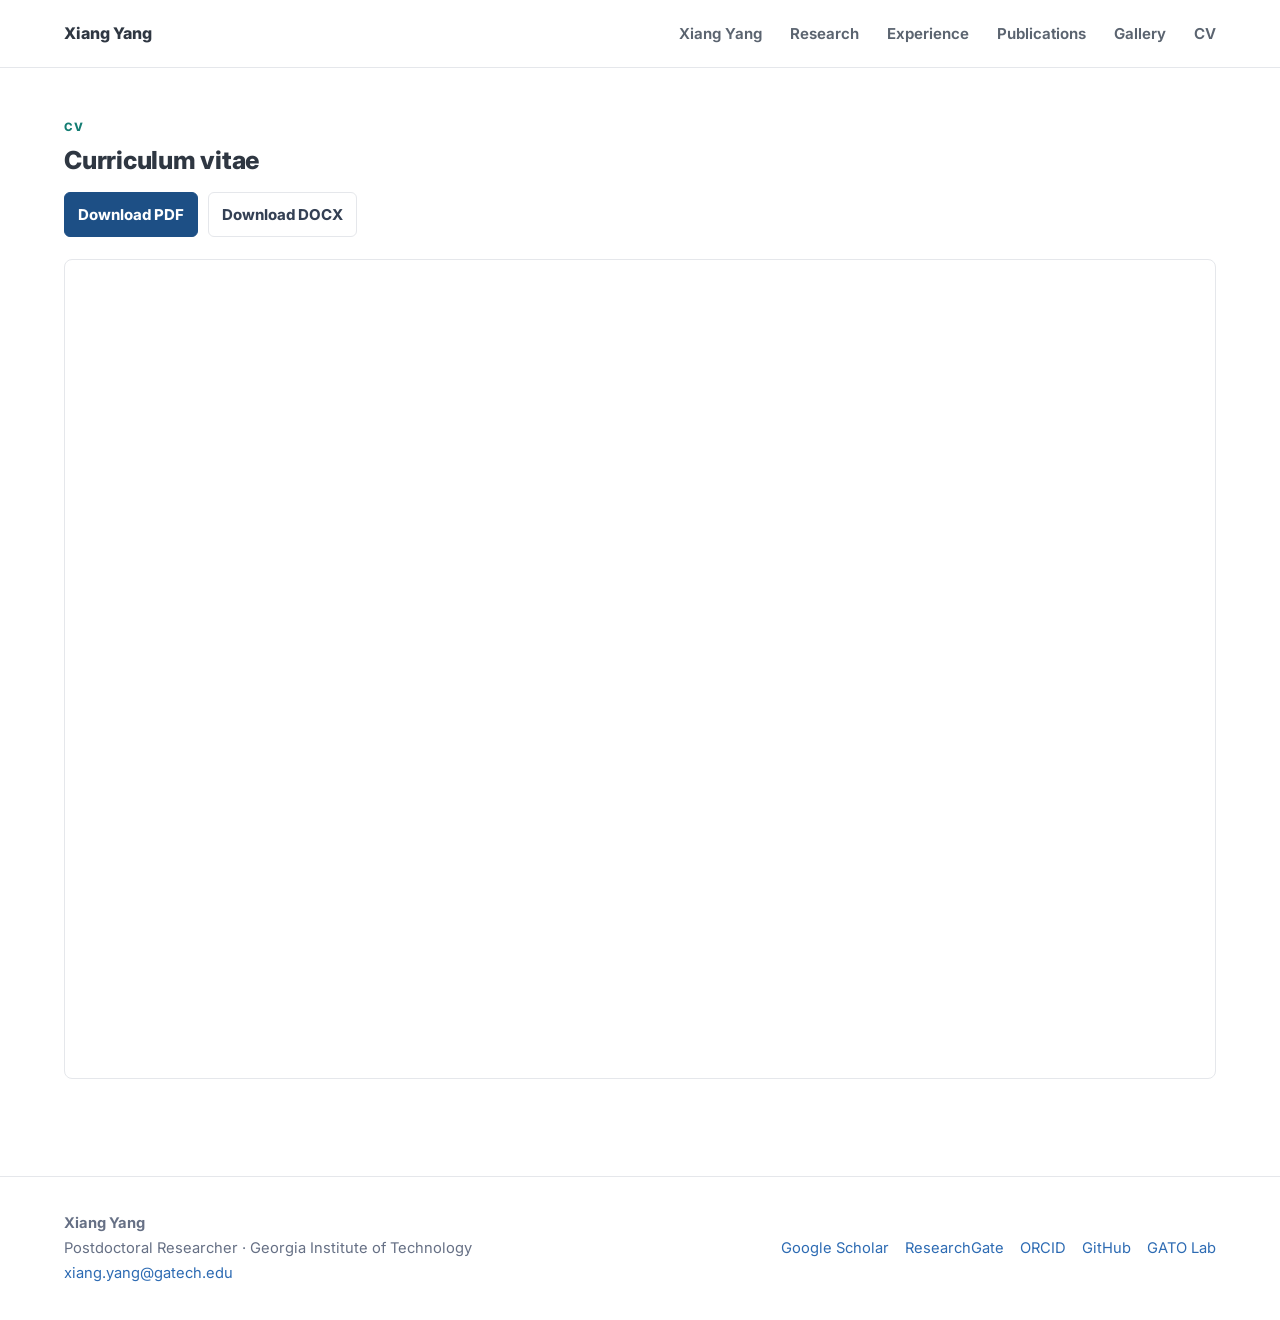
==== cv.html @ 4a7095bd "Restyle homepage as formal academic profile" ====
<!doctype html>
<html lang="en">
<head>
<title>CV | Xiang Yang</title>
<meta charset="utf-8"><meta name="viewport" content="width=device-width, initial-scale=1">
<meta name="description" content="Xiang Yang — Postdoctoral Researcher in ocean biogeochemistry, Southern Ocean carbon cycling, BGC-Argo, and Antarctic Winter Water.">
<link rel="preconnect" href="https://fonts.googleapis.com">
<link rel="preconnect" href="https://fonts.gstatic.com" crossorigin>
<link href="https://fonts.googleapis.com/css2?family=Inter:wght@400;500;600;700;800&family=Source+Serif+4:wght@600;700&display=swap" rel="stylesheet">
<link rel="stylesheet" href="assets/css/style.css">
<script defer src="assets/js/site.js"></script>
</head>
<body>
<header class="site-header">
  <a class="site-title" href="index.html">Xiang Yang</a>
  <button class="menu-toggle" aria-label="Toggle navigation" aria-expanded="false">☰</button>
  <nav class="site-nav" aria-label="Primary navigation">
    <a href="index.html">Xiang Yang</a>
    <a href="research.html">Research</a>
    <a href="experience.html">Experience</a>
    <a href="publications.html">Publications</a>
    <a href="photos.html">Gallery</a>
    <a href="cv.html">CV</a>
  </nav>
</header>
<main class="container page-layout">
  <div class="page-heading compact">
    <p class="kicker">CV</p>
    <h1>Curriculum vitae</h1>
    <div class="hero-actions"><a class="button" href="files/Xiang_YANG_CV.pdf">Download PDF</a><a class="button ghost" href="files/Xiang_YANG_CV.docx">Download DOCX</a></div>
  </div>
  <iframe class="cv-frame" src="files/Xiang_YANG_CV.pdf" title="Xiang Yang CV"></iframe>
</main>
<footer class="footer">
  <div class="container footer-grid">
    <div>
      <strong>Xiang Yang</strong><br>
      Postdoctoral Researcher · Georgia Institute of Technology<br>
      <a href="mailto:xiang.yang@gatech.edu">xiang.yang@gatech.edu</a>
    </div>
    <div class="footer-links">
      <a href="https://scholar.google.com/citations?user=Np6tWHwAAAAJ&hl=zh-CN">Google Scholar</a>
      <a href="https://www.researchgate.net/profile/Xiang-Yang-42?ev=hdr_xprf">ResearchGate</a>
      <a href="https://orcid.org/0000-0002-0616-0967">ORCID</a>
      <a href="https://github.com/XYang-Ocean">GitHub</a>
      <a href="https://www.gato-lab.com/">GATO Lab</a>
    </div>
  </div>
</footer>
</body>
</html>
---- assets/css/style.css ----
:root{
  --bg:#ffffff;
  --paper:#ffffff;
  --paper-soft:#f8fafc;
  --ink:#2f3742;
  --muted:#667085;
  --line:#e5e7eb;
  --blue:#2d6bb3;
  --blue-dark:#1d4f85;
  --teal:#147d73;
  --shadow:0 8px 24px rgba(15,23,42,.06);
  --radius:8px;
}
*{box-sizing:border-box}
html{scroll-behavior:smooth}
body{margin:0;background:var(--bg);color:var(--ink);font-family:Inter,system-ui,-apple-system,BlinkMacSystemFont,"Segoe UI",sans-serif;font-size:15px;line-height:1.68}
a{color:var(--blue);text-decoration:none}
a:hover{text-decoration:underline;text-underline-offset:3px}
img{max-width:100%;display:block}
.container{width:min(1180px,90vw);margin-inline:auto}
.site-header{position:sticky;top:0;z-index:20;display:flex;align-items:center;justify-content:space-between;padding:20px max(5vw,32px);border-bottom:1px solid var(--line);background:rgba(255,255,255,.94);backdrop-filter:blur(12px)}
.site-title{font-weight:800;color:var(--ink);font-size:1rem}
.site-nav{display:flex;gap:28px;align-items:center}
.site-nav a{color:#5b6470;font-size:.94rem;font-weight:650}
.menu-toggle{display:none;border:1px solid var(--line);background:var(--paper);border-radius:6px;padding:5px 10px;font-size:1.1rem}
.home-shell{display:grid;grid-template-columns:260px minmax(0,1fr);gap:74px;padding-top:56px}
.home-content{max-width:820px}
.profile-card{position:sticky;top:96px;align-self:start;text-align:left;background:transparent;border:0;border-radius:0;padding:0;box-shadow:none}
.avatar{width:168px;height:168px;border-radius:50%;object-fit:cover;border:1px solid var(--line);padding:5px;background:#fff;margin:0 0 20px}
.profile-card h1{font-size:1.2rem;line-height:1.2;margin:0 0 8px;font-weight:800}
.role{font-weight:650;color:#475467;margin:0 0 8px}
.affiliation{color:var(--muted);font-size:.92rem;margin:0 0 18px}
.social-row{display:grid;gap:8px;margin:18px 0}
.social-row a{color:#667085;background:transparent;border:0;border-radius:0;padding:0;font-size:.9rem;font-weight:650}
.button{display:inline-flex;align-items:center;justify-content:center;border-radius:6px;padding:9px 13px;background:var(--blue-dark);color:white!important;font-weight:750;border:1px solid var(--blue-dark)}
.button.ghost{background:var(--paper);color:#344054!important;border-color:var(--line)}
.button.full{width:auto;margin-top:8px}
.hero-actions{display:flex;flex-wrap:wrap;gap:10px;margin-top:16px}
.section{padding:0 0 44px}
.first-section{padding-top:4px}
.section-title,.page-heading h1{font-size:1.55rem;line-height:1.2;margin:0 0 14px;font-weight:800;letter-spacing:-.01em}
.section p{color:#475467;margin:0 0 18px}
.two-col{display:grid;grid-template-columns:1fr;gap:28px}
.info-panel{background:transparent;border:0;border-radius:0;padding:0;box-shadow:none}
.info-panel h3{font-size:1.15rem;margin:0 0 12px}
.tag-list{display:grid;gap:10px;margin:0;padding-left:22px}
.tag-list li{background:transparent;border:0;border-radius:0;padding:0;color:#475467;font-weight:500}
.section-head{display:flex;align-items:end;justify-content:space-between;gap:18px;border-bottom:1px solid var(--line);padding-bottom:10px;margin-bottom:18px}
.section-head a{font-weight:650}
.publication-cards{display:grid;gap:16px}
.publication-card{display:grid;grid-template-columns:180px 1fr;gap:22px;background:var(--paper);border:1px solid var(--line);border-radius:var(--radius);padding:16px;box-shadow:none}
.publication-card img{height:130px;width:100%;object-fit:cover;border-radius:6px}
.publication-card .publication-image-contain{object-fit:contain;background:#fff}
.publication-image-pair{display:grid;grid-template-columns:1fr 1fr;gap:8px}
.publication-image-pair img{height:130px;width:100%;object-fit:cover;border-radius:6px}
.publication-card h3{font-size:1.05rem;line-height:1.35;margin:7px 0 8px}
.publication-card p{margin:0;color:var(--muted)}
.badge{font-size:.72rem;text-transform:uppercase;letter-spacing:.09em;font-weight:800;color:var(--teal)}
.gallery-cards{display:grid;grid-template-columns:repeat(3,1fr);gap:16px}
.gallery-card{display:block;border:1px solid var(--line);border-radius:var(--radius);overflow:hidden;color:var(--ink);background:var(--paper)}
.gallery-card img{height:170px;width:100%;object-fit:cover}
.gallery-card h3{margin:14px 14px 2px;font-size:1rem}
.gallery-card p{margin:0 14px 16px;color:var(--muted);font-size:.92rem}
.page-layout{padding:50px 0}
.page-heading{margin-bottom:30px}
.page-heading.compact{margin-bottom:22px}
.kicker{text-transform:uppercase;letter-spacing:.12em;color:var(--teal);font-size:.72rem;font-weight:800;margin:0 0 9px}
.research-grid{display:grid;grid-template-columns:repeat(3,1fr);gap:18px}
.research-card{background:var(--paper);border:1px solid var(--line);border-radius:var(--radius);overflow:hidden;box-shadow:none}
.research-card img{height:190px;width:100%;object-fit:cover}
.research-card .research-image-contain{object-fit:contain;background:#fff}
.research-card .research-image-link{display:block}
.research-card h2{font-size:1.05rem;line-height:1.3;margin:16px 18px 7px}
.research-card h2 a{color:var(--ink)}
.research-card p{color:var(--muted);margin:0 18px 18px}
.research-card .image-credit{font-size:.8rem;margin-top:-8px}
.research-card.wide{grid-column:span 3;display:grid;grid-template-columns:1fr 1.1fr;align-items:center}
.research-card.wide img{height:300px}
.research-card.wide div{padding:0 22px}
.research-card.wide div h2,.research-card.wide div p{margin-left:0;margin-right:0}
.timeline-page{border-left:1px solid var(--line);margin-left:8px}
.timeline-entry{position:relative;padding:0 0 30px 28px}
.timeline-entry:before{content:"";position:absolute;left:-6px;top:6px;width:11px;height:11px;border-radius:50%;background:var(--teal)}
.timeline-entry span{display:block;color:var(--teal);font-weight:800;font-size:.85rem}
.timeline-entry h2{font-size:1.1rem;margin:4px 0 6px}
.timeline-entry p{margin:0;color:var(--muted);max-width:850px}
.pub-list{background:transparent;border:0;border-radius:0;padding:0;box-shadow:none}
.pub-list h2{font-size:1.25rem;margin:28px 0 8px}
.pub-item{display:grid;grid-template-columns:70px 1fr;gap:18px;border-top:1px solid var(--line);padding:18px 0}
.pub-item:first-of-type{border-top:0}
.pub-year{color:var(--teal);font-weight:900}
.pub-item p{margin:0;color:#475467}
.cv-frame{width:100%;height:820px;border:1px solid var(--line);border-radius:var(--radius);background:var(--paper)}
.masonry{columns:3 285px;column-gap:18px}
.masonry figure{break-inside:avoid;margin:0 0 18px;background:var(--paper);border:1px solid var(--line);border-radius:var(--radius);padding:10px}
.masonry img{width:100%;border-radius:6px}
.masonry figcaption{font-size:.9rem;color:var(--muted);padding:9px 4px 3px}
.photo-pair-grid{display:grid;gap:10px}
.photo-pair-grid img{width:100%;border-radius:6px}
.footer{margin-top:40px;padding:34px 0;border-top:1px solid var(--line);color:var(--muted);font-size:.92rem}
.footer-grid{display:flex;justify-content:space-between;gap:28px;flex-wrap:wrap}
.footer-links{display:flex;gap:16px;flex-wrap:wrap;align-items:center}
@media(max-width:900px){
  .site-nav{display:none}
  .site-nav.open{display:flex;position:absolute;left:0;right:0;top:64px;background:var(--paper);border-bottom:1px solid var(--line);padding:16px 24px;flex-direction:column;align-items:flex-start}
  .menu-toggle{display:block}
  .home-shell{grid-template-columns:1fr;gap:34px;padding-top:34px}
  .profile-card{position:static;text-align:center}
  .avatar{margin-inline:auto}
  .social-row{display:flex;flex-wrap:wrap;justify-content:center;gap:10px}
  .publication-card,.research-card.wide{grid-template-columns:1fr}
  .research-grid,.gallery-cards{grid-template-columns:1fr}
  .research-card.wide{grid-column:auto}
  .pub-item{grid-template-columns:1fr;gap:4px}
  .cv-frame{height:610px}
}
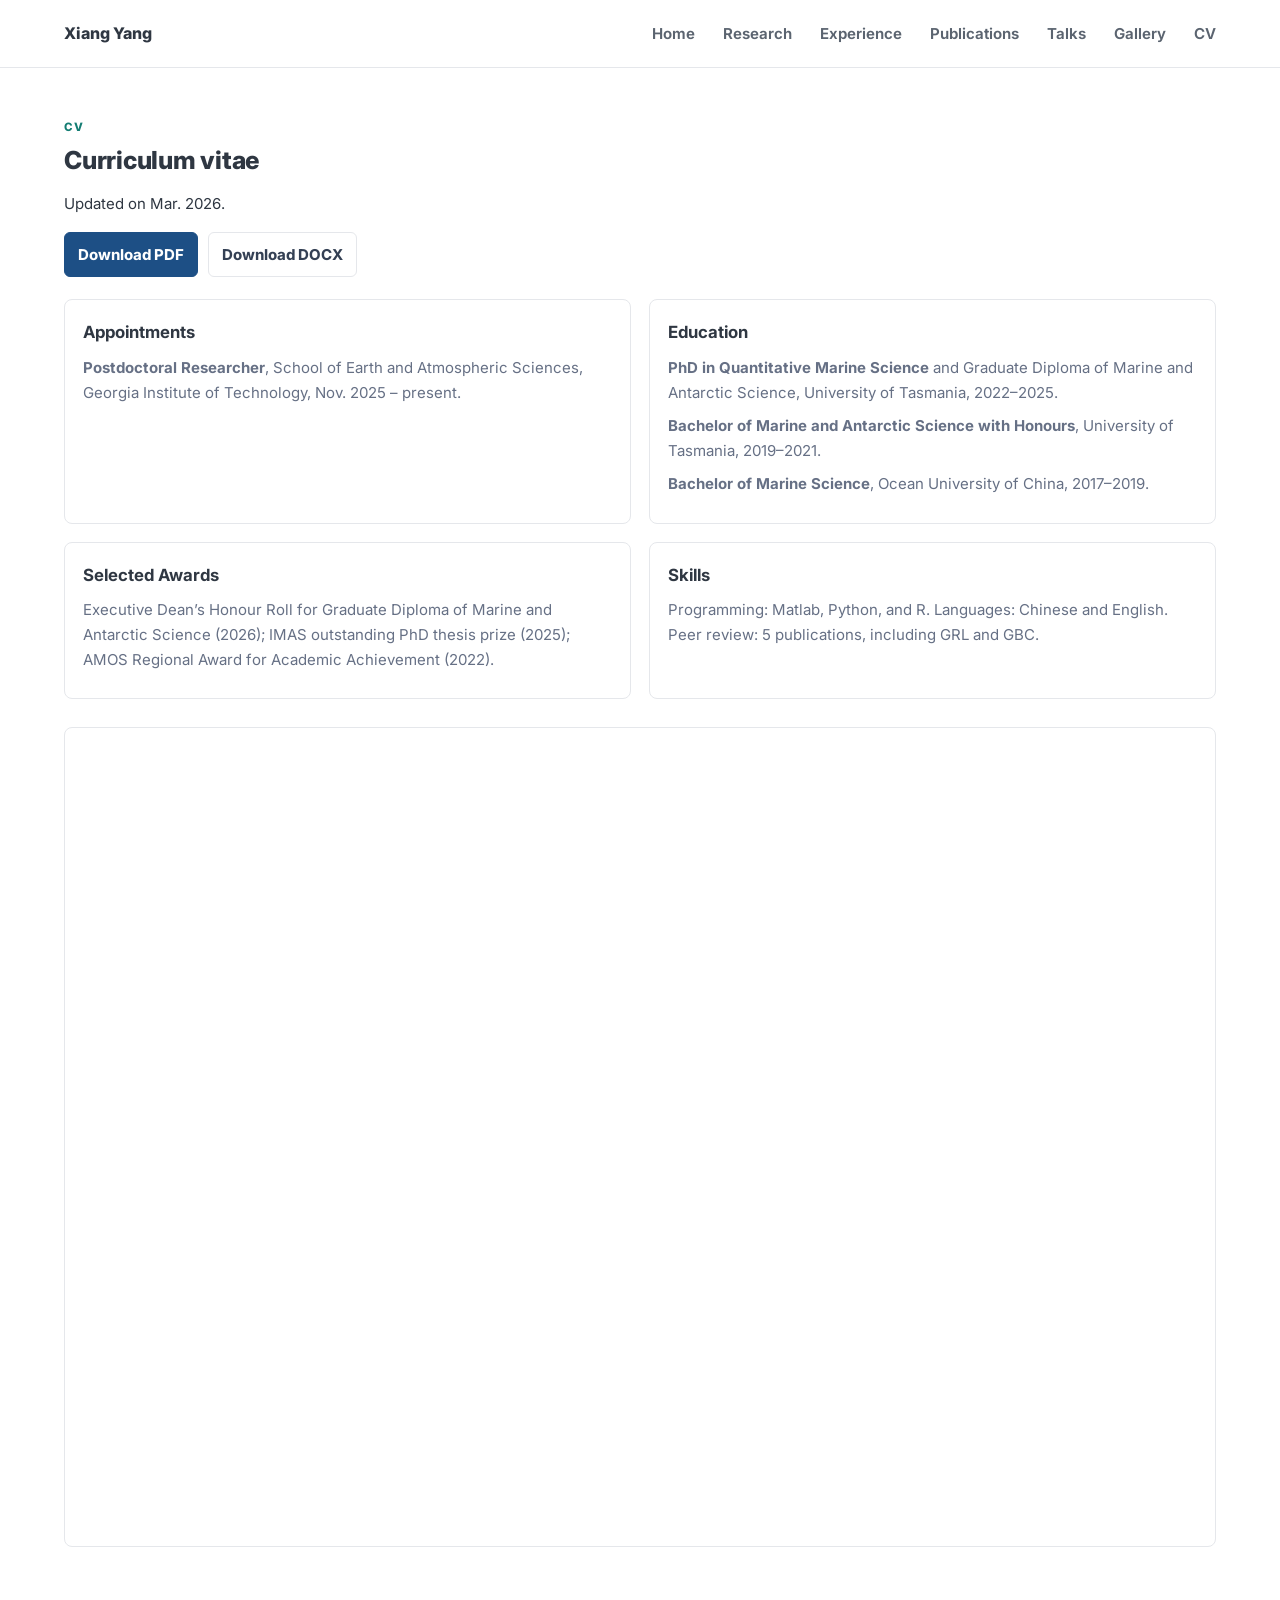
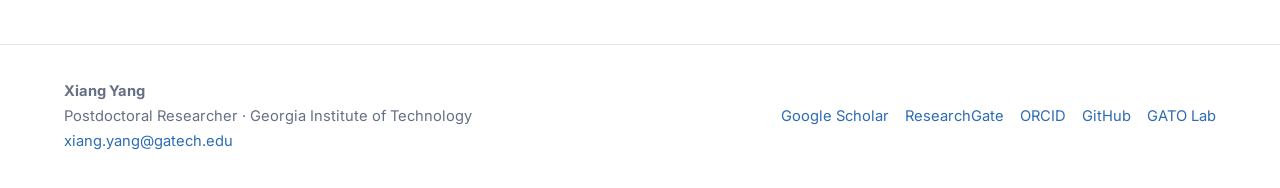
==== commit d0946b7d: "Add talks tab and expand CV content" ====
--- a/cv.html
+++ b/cv.html
@@ -15,10 +15,11 @@
   <a class="site-title" href="index.html">Xiang Yang</a>
   <button class="menu-toggle" aria-label="Toggle navigation" aria-expanded="false">☰</button>
   <nav class="site-nav" aria-label="Primary navigation">
-    <a href="index.html">Xiang Yang</a>
+    <a href="index.html">Home</a>
     <a href="research.html">Research</a>
     <a href="experience.html">Experience</a>
     <a href="publications.html">Publications</a>
+    <a href="talks.html">Talks</a>
     <a href="photos.html">Gallery</a>
     <a href="cv.html">CV</a>
   </nav>
@@ -27,8 +28,29 @@
   <div class="page-heading compact">
     <p class="kicker">CV</p>
     <h1>Curriculum vitae</h1>
+    <p>Updated on Mar. 2026.</p>
     <div class="hero-actions"><a class="button" href="files/Xiang_YANG_CV.pdf">Download PDF</a><a class="button ghost" href="files/Xiang_YANG_CV.docx">Download DOCX</a></div>
   </div>
+  <section class="cv-summary">
+    <article>
+      <h2>Appointments</h2>
+      <p><strong>Postdoctoral Researcher</strong>, School of Earth and Atmospheric Sciences, Georgia Institute of Technology, Nov. 2025 – present.</p>
+    </article>
+    <article>
+      <h2>Education</h2>
+      <p><strong>PhD in Quantitative Marine Science</strong> and Graduate Diploma of Marine and Antarctic Science, University of Tasmania, 2022–2025.</p>
+      <p><strong>Bachelor of Marine and Antarctic Science with Honours</strong>, University of Tasmania, 2019–2021.</p>
+      <p><strong>Bachelor of Marine Science</strong>, Ocean University of China, 2017–2019.</p>
+    </article>
+    <article>
+      <h2>Selected Awards</h2>
+      <p>Executive Dean’s Honour Roll for Graduate Diploma of Marine and Antarctic Science (2026); IMAS outstanding PhD thesis prize (2025); AMOS Regional Award for Academic Achievement (2022).</p>
+    </article>
+    <article>
+      <h2>Skills</h2>
+      <p>Programming: Matlab, Python, and R. Languages: Chinese and English. Peer review: 5 publications, including GRL and GBC.</p>
+    </article>
+  </section>
   <iframe class="cv-frame" src="files/Xiang_YANG_CV.pdf" title="Xiang Yang CV"></iframe>
 </main>
 <footer class="footer">
@@ -48,4 +70,4 @@
   </div>
 </footer>
 </body>
-</html>+</html>
--- a/assets/css/style.css
+++ b/assets/css/style.css
@@ -91,6 +91,10 @@
 .pub-year{color:var(--teal);font-weight:900}
 .pub-item p{margin:0;color:#475467}
 .cv-frame{width:100%;height:820px;border:1px solid var(--line);border-radius:var(--radius);background:var(--paper)}
+.cv-summary{display:grid;grid-template-columns:repeat(2,1fr);gap:18px;margin:0 0 28px}
+.cv-summary article{border:1px solid var(--line);border-radius:var(--radius);padding:18px;background:var(--paper)}
+.cv-summary h2{font-size:1.05rem;margin:0 0 8px}
+.cv-summary p{margin:0 0 8px;color:var(--muted)}
 .masonry{columns:3 285px;column-gap:18px}
 .masonry figure{break-inside:avoid;margin:0 0 18px;background:var(--paper);border:1px solid var(--line);border-radius:var(--radius);padding:10px}
 .masonry img{width:100%;border-radius:6px}
@@ -112,5 +116,6 @@
   .research-grid,.gallery-cards{grid-template-columns:1fr}
   .research-card.wide{grid-column:auto}
   .pub-item{grid-template-columns:1fr;gap:4px}
+  .cv-summary{grid-template-columns:1fr}
   .cv-frame{height:610px}
 }
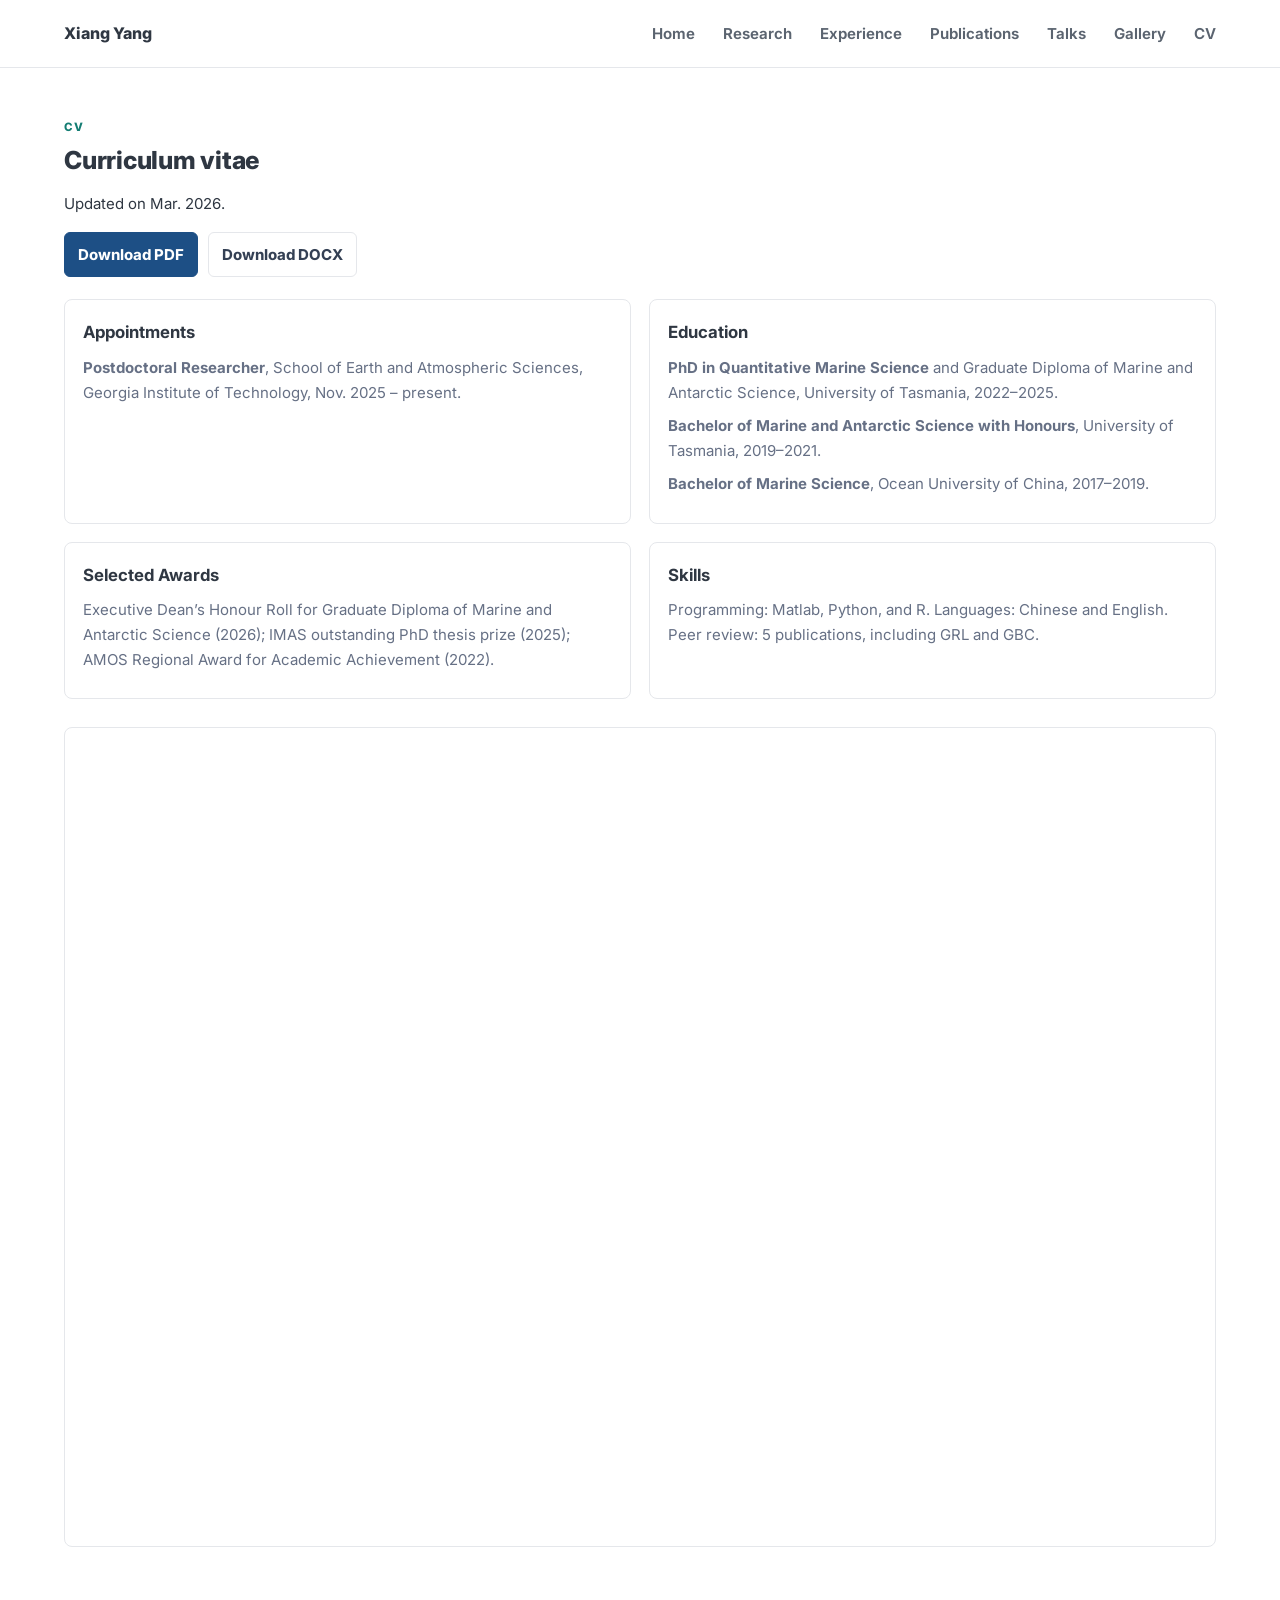
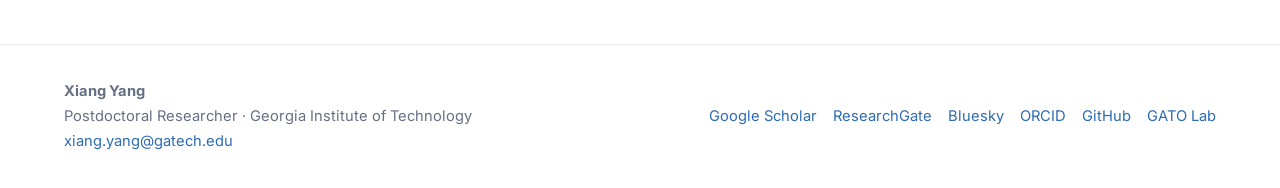
==== commit 3602fc7b: "Add Bluesky profile link" ====
--- a/cv.html
+++ b/cv.html
@@ -63,6 +63,7 @@
     <div class="footer-links">
       <a href="https://scholar.google.com/citations?user=Np6tWHwAAAAJ&hl=zh-CN">Google Scholar</a>
       <a href="https://www.researchgate.net/profile/Xiang-Yang-42?ev=hdr_xprf">ResearchGate</a>
+      <a href="https://bsky.app/profile/yangx309.bsky.social">Bluesky</a>
       <a href="https://orcid.org/0000-0002-0616-0967">ORCID</a>
       <a href="https://github.com/XYang-Ocean">GitHub</a>
       <a href="https://www.gato-lab.com/">GATO Lab</a>
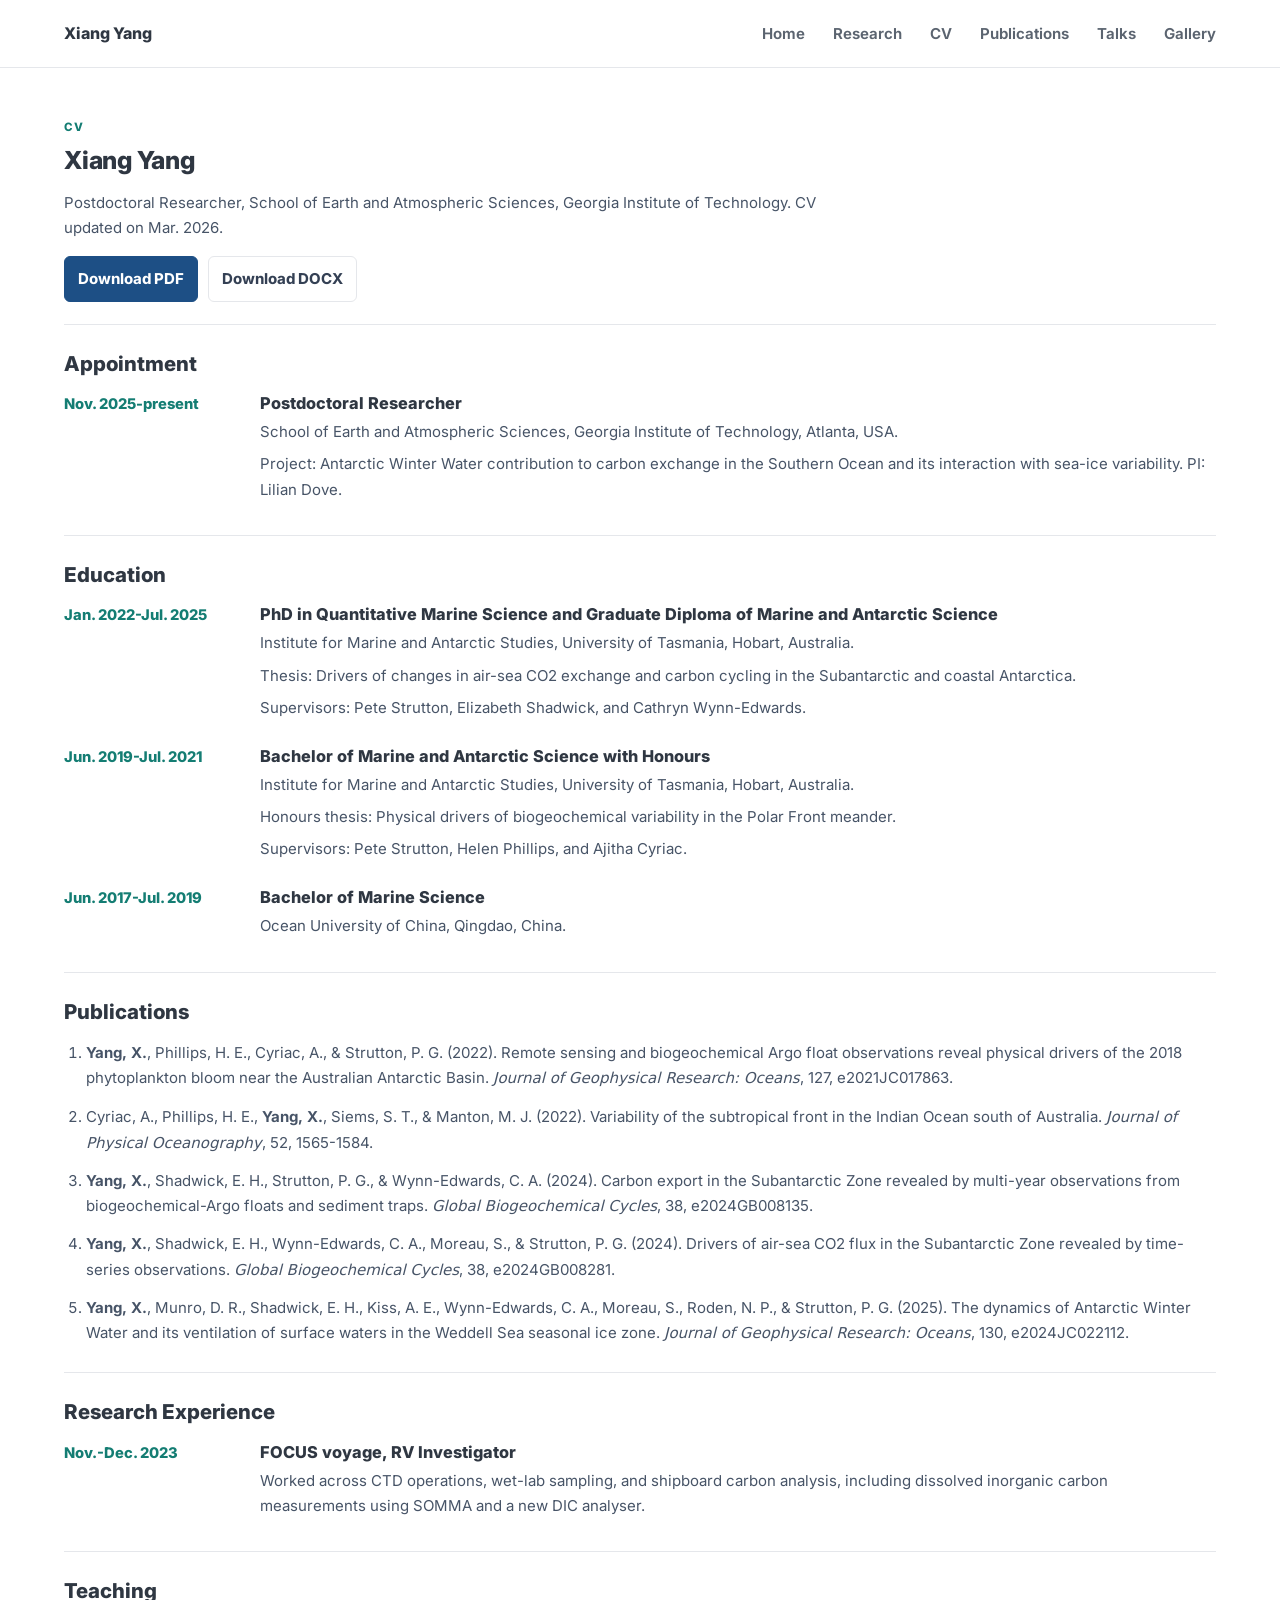
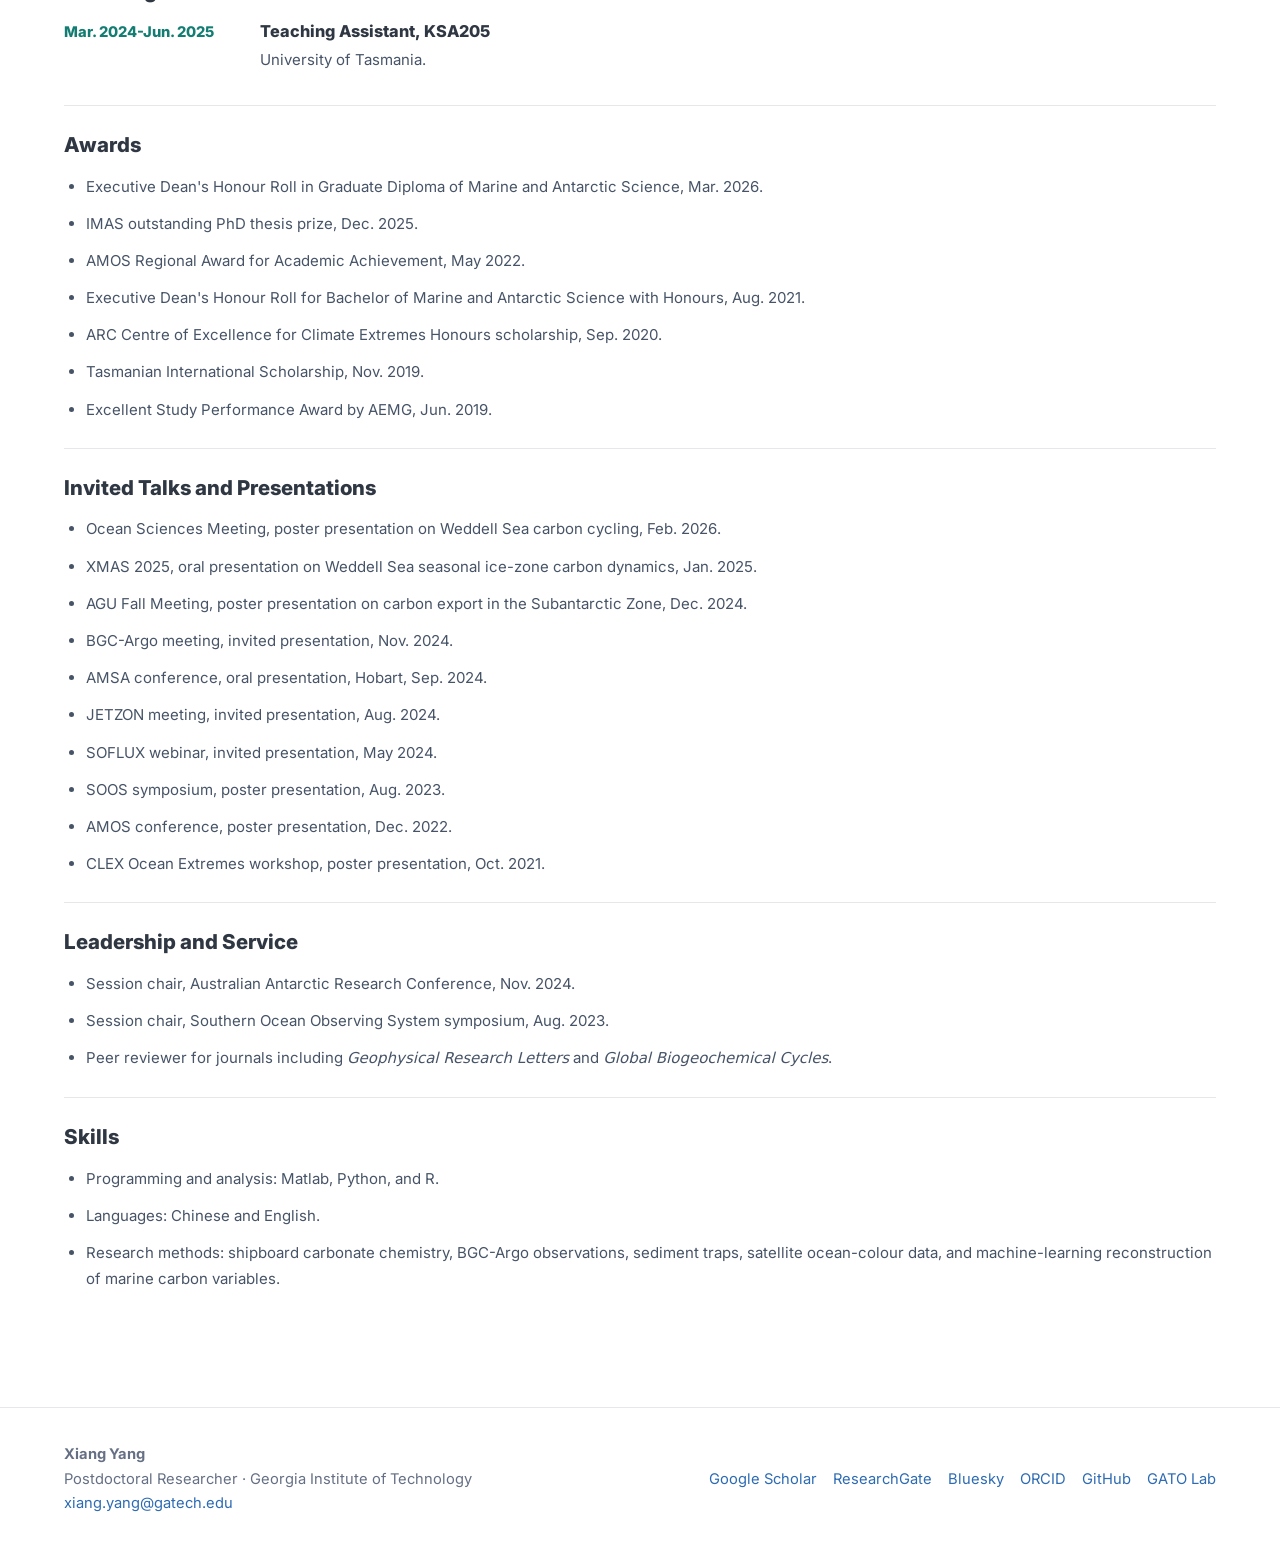
==== commit e22d116a: "Update CV page and gallery heading" ====
--- a/cv.html
+++ b/cv.html
@@ -17,41 +17,140 @@
   <nav class="site-nav" aria-label="Primary navigation">
     <a href="index.html">Home</a>
     <a href="research.html">Research</a>
-    <a href="experience.html">Experience</a>
+    <a href="cv.html">CV</a>
     <a href="publications.html">Publications</a>
     <a href="talks.html">Talks</a>
     <a href="photos.html">Gallery</a>
-    <a href="cv.html">CV</a>
   </nav>
 </header>
 <main class="container page-layout">
   <div class="page-heading compact">
     <p class="kicker">CV</p>
-    <h1>Curriculum vitae</h1>
-    <p>Updated on Mar. 2026.</p>
-    <div class="hero-actions"><a class="button" href="files/Xiang_YANG_CV.pdf">Download PDF</a><a class="button ghost" href="files/Xiang_YANG_CV.docx">Download DOCX</a></div>
+    <h1>Xiang Yang</h1>
+    <p class="cv-note">Postdoctoral Researcher, School of Earth and Atmospheric Sciences, Georgia Institute of Technology. CV updated on Mar. 2026.</p>
+    <div class="cv-downloads"><a class="button" href="files/Xiang_YANG_CV.pdf">Download PDF</a><a class="button ghost" href="files/Xiang_YANG_CV.docx">Download DOCX</a></div>
   </div>
-  <section class="cv-summary">
-    <article>
-      <h2>Appointments</h2>
-      <p><strong>Postdoctoral Researcher</strong>, School of Earth and Atmospheric Sciences, Georgia Institute of Technology, Nov. 2025 – present.</p>
-    </article>
-    <article>
-      <h2>Education</h2>
-      <p><strong>PhD in Quantitative Marine Science</strong> and Graduate Diploma of Marine and Antarctic Science, University of Tasmania, 2022–2025.</p>
-      <p><strong>Bachelor of Marine and Antarctic Science with Honours</strong>, University of Tasmania, 2019–2021.</p>
-      <p><strong>Bachelor of Marine Science</strong>, Ocean University of China, 2017–2019.</p>
-    </article>
-    <article>
-      <h2>Selected Awards</h2>
-      <p>Executive Dean’s Honour Roll for Graduate Diploma of Marine and Antarctic Science (2026); IMAS outstanding PhD thesis prize (2025); AMOS Regional Award for Academic Achievement (2022).</p>
-    </article>
-    <article>
-      <h2>Skills</h2>
-      <p>Programming: Matlab, Python, and R. Languages: Chinese and English. Peer review: 5 publications, including GRL and GBC.</p>
-    </article>
+
+  <section class="cv-section">
+    <h2>Appointment</h2>
+    <div class="cv-item">
+      <div class="cv-date">Nov. 2025-present</div>
+      <div class="cv-body">
+        <h3>Postdoctoral Researcher</h3>
+        <p>School of Earth and Atmospheric Sciences, Georgia Institute of Technology, Atlanta, USA.</p>
+        <p>Project: Antarctic Winter Water contribution to carbon exchange in the Southern Ocean and its interaction with sea-ice variability. PI: Lilian Dove.</p>
+      </div>
+    </div>
   </section>
-  <iframe class="cv-frame" src="files/Xiang_YANG_CV.pdf" title="Xiang Yang CV"></iframe>
+
+  <section class="cv-section">
+    <h2>Education</h2>
+    <div class="cv-item">
+      <div class="cv-date">Jan. 2022-Jul. 2025</div>
+      <div class="cv-body">
+        <h3>PhD in Quantitative Marine Science and Graduate Diploma of Marine and Antarctic Science</h3>
+        <p>Institute for Marine and Antarctic Studies, University of Tasmania, Hobart, Australia.</p>
+        <p>Thesis: Drivers of changes in air-sea CO2 exchange and carbon cycling in the Subantarctic and coastal Antarctica.</p>
+        <p>Supervisors: Pete Strutton, Elizabeth Shadwick, and Cathryn Wynn-Edwards.</p>
+      </div>
+    </div>
+    <div class="cv-item">
+      <div class="cv-date">Jun. 2019-Jul. 2021</div>
+      <div class="cv-body">
+        <h3>Bachelor of Marine and Antarctic Science with Honours</h3>
+        <p>Institute for Marine and Antarctic Studies, University of Tasmania, Hobart, Australia.</p>
+        <p>Honours thesis: Physical drivers of biogeochemical variability in the Polar Front meander.</p>
+        <p>Supervisors: Pete Strutton, Helen Phillips, and Ajitha Cyriac.</p>
+      </div>
+    </div>
+    <div class="cv-item">
+      <div class="cv-date">Jun. 2017-Jul. 2019</div>
+      <div class="cv-body">
+        <h3>Bachelor of Marine Science</h3>
+        <p>Ocean University of China, Qingdao, China.</p>
+      </div>
+    </div>
+  </section>
+
+  <section class="cv-section">
+    <h2>Publications</h2>
+    <ol class="cv-list">
+      <li><strong>Yang, X.</strong>, Phillips, H. E., Cyriac, A., & Strutton, P. G. (2022). Remote sensing and biogeochemical Argo float observations reveal physical drivers of the 2018 phytoplankton bloom near the Australian Antarctic Basin. <em>Journal of Geophysical Research: Oceans</em>, 127, e2021JC017863.</li>
+      <li>Cyriac, A., Phillips, H. E., <strong>Yang, X.</strong>, Siems, S. T., & Manton, M. J. (2022). Variability of the subtropical front in the Indian Ocean south of Australia. <em>Journal of Physical Oceanography</em>, 52, 1565-1584.</li>
+      <li><strong>Yang, X.</strong>, Shadwick, E. H., Strutton, P. G., & Wynn-Edwards, C. A. (2024). Carbon export in the Subantarctic Zone revealed by multi-year observations from biogeochemical-Argo floats and sediment traps. <em>Global Biogeochemical Cycles</em>, 38, e2024GB008135.</li>
+      <li><strong>Yang, X.</strong>, Shadwick, E. H., Wynn-Edwards, C. A., Moreau, S., & Strutton, P. G. (2024). Drivers of air-sea CO2 flux in the Subantarctic Zone revealed by time-series observations. <em>Global Biogeochemical Cycles</em>, 38, e2024GB008281.</li>
+      <li><strong>Yang, X.</strong>, Munro, D. R., Shadwick, E. H., Kiss, A. E., Wynn-Edwards, C. A., Moreau, S., Roden, N. P., & Strutton, P. G. (2025). The dynamics of Antarctic Winter Water and its ventilation of surface waters in the Weddell Sea seasonal ice zone. <em>Journal of Geophysical Research: Oceans</em>, 130, e2024JC022112.</li>
+    </ol>
+  </section>
+
+  <section class="cv-section">
+    <h2>Research Experience</h2>
+    <div class="cv-item">
+      <div class="cv-date">Nov.-Dec. 2023</div>
+      <div class="cv-body">
+        <h3>FOCUS voyage, RV Investigator</h3>
+        <p>Worked across CTD operations, wet-lab sampling, and shipboard carbon analysis, including dissolved inorganic carbon measurements using SOMMA and a new DIC analyser.</p>
+      </div>
+    </div>
+  </section>
+
+  <section class="cv-section">
+    <h2>Teaching</h2>
+    <div class="cv-item">
+      <div class="cv-date">Mar. 2024-Jun. 2025</div>
+      <div class="cv-body">
+        <h3>Teaching Assistant, KSA205</h3>
+        <p>University of Tasmania.</p>
+      </div>
+    </div>
+  </section>
+
+  <section class="cv-section">
+    <h2>Awards</h2>
+    <ul class="cv-list">
+      <li>Executive Dean's Honour Roll in Graduate Diploma of Marine and Antarctic Science, Mar. 2026.</li>
+      <li>IMAS outstanding PhD thesis prize, Dec. 2025.</li>
+      <li>AMOS Regional Award for Academic Achievement, May 2022.</li>
+      <li>Executive Dean's Honour Roll for Bachelor of Marine and Antarctic Science with Honours, Aug. 2021.</li>
+      <li>ARC Centre of Excellence for Climate Extremes Honours scholarship, Sep. 2020.</li>
+      <li>Tasmanian International Scholarship, Nov. 2019.</li>
+      <li>Excellent Study Performance Award by AEMG, Jun. 2019.</li>
+    </ul>
+  </section>
+
+  <section class="cv-section">
+    <h2>Invited Talks and Presentations</h2>
+    <ul class="cv-list">
+      <li>Ocean Sciences Meeting, poster presentation on Weddell Sea carbon cycling, Feb. 2026.</li>
+      <li>XMAS 2025, oral presentation on Weddell Sea seasonal ice-zone carbon dynamics, Jan. 2025.</li>
+      <li>AGU Fall Meeting, poster presentation on carbon export in the Subantarctic Zone, Dec. 2024.</li>
+      <li>BGC-Argo meeting, invited presentation, Nov. 2024.</li>
+      <li>AMSA conference, oral presentation, Hobart, Sep. 2024.</li>
+      <li>JETZON meeting, invited presentation, Aug. 2024.</li>
+      <li>SOFLUX webinar, invited presentation, May 2024.</li>
+      <li>SOOS symposium, poster presentation, Aug. 2023.</li>
+      <li>AMOS conference, poster presentation, Dec. 2022.</li>
+      <li>CLEX Ocean Extremes workshop, poster presentation, Oct. 2021.</li>
+    </ul>
+  </section>
+
+  <section class="cv-section">
+    <h2>Leadership and Service</h2>
+    <ul class="cv-list">
+      <li>Session chair, Australian Antarctic Research Conference, Nov. 2024.</li>
+      <li>Session chair, Southern Ocean Observing System symposium, Aug. 2023.</li>
+      <li>Peer reviewer for journals including <em>Geophysical Research Letters</em> and <em>Global Biogeochemical Cycles</em>.</li>
+    </ul>
+  </section>
+
+  <section class="cv-section">
+    <h2>Skills</h2>
+    <ul class="cv-list">
+      <li>Programming and analysis: Matlab, Python, and R.</li>
+      <li>Languages: Chinese and English.</li>
+      <li>Research methods: shipboard carbonate chemistry, BGC-Argo observations, sediment traps, satellite ocean-colour data, and machine-learning reconstruction of marine carbon variables.</li>
+    </ul>
+  </section>
 </main>
 <footer class="footer">
   <div class="container footer-grid">
--- a/assets/css/style.css
+++ b/assets/css/style.css
@@ -90,11 +90,18 @@
 .pub-item:first-of-type{border-top:0}
 .pub-year{color:var(--teal);font-weight:900}
 .pub-item p{margin:0;color:#475467}
-.cv-frame{width:100%;height:820px;border:1px solid var(--line);border-radius:var(--radius);background:var(--paper)}
-.cv-summary{display:grid;grid-template-columns:repeat(2,1fr);gap:18px;margin:0 0 28px}
-.cv-summary article{border:1px solid var(--line);border-radius:var(--radius);padding:18px;background:var(--paper)}
-.cv-summary h2{font-size:1.05rem;margin:0 0 8px}
-.cv-summary p{margin:0 0 8px;color:var(--muted)}
+.cv-note{max-width:760px;color:#475467;margin:0}
+.cv-downloads{display:flex;gap:10px;flex-wrap:wrap;margin-top:16px}
+.cv-section{border-top:1px solid var(--line);padding:26px 0}
+.cv-section h2{font-size:1.28rem;line-height:1.25;margin:0 0 16px;font-weight:800}
+.cv-item{display:grid;grid-template-columns:170px minmax(0,1fr);gap:26px;padding:0 0 18px}
+.cv-item:last-child{padding-bottom:0}
+.cv-date{color:var(--teal);font-weight:800;font-size:.92rem}
+.cv-body h3{font-size:1.02rem;line-height:1.35;margin:0 0 5px;font-weight:800;color:var(--ink)}
+.cv-body p{margin:0 0 7px;color:#475467}
+.cv-list{margin:0;padding-left:22px;color:#475467}
+.cv-list li{margin:0 0 12px}
+.cv-list li:last-child{margin-bottom:0}
 .masonry{columns:3 285px;column-gap:18px}
 .masonry figure{break-inside:avoid;margin:0 0 18px;background:var(--paper);border:1px solid var(--line);border-radius:var(--radius);padding:10px}
 .masonry img{width:100%;border-radius:6px}
@@ -116,6 +123,5 @@
   .research-grid,.gallery-cards{grid-template-columns:1fr}
   .research-card.wide{grid-column:auto}
   .pub-item{grid-template-columns:1fr;gap:4px}
-  .cv-summary{grid-template-columns:1fr}
-  .cv-frame{height:610px}
+  .cv-item{grid-template-columns:1fr;gap:5px}
 }
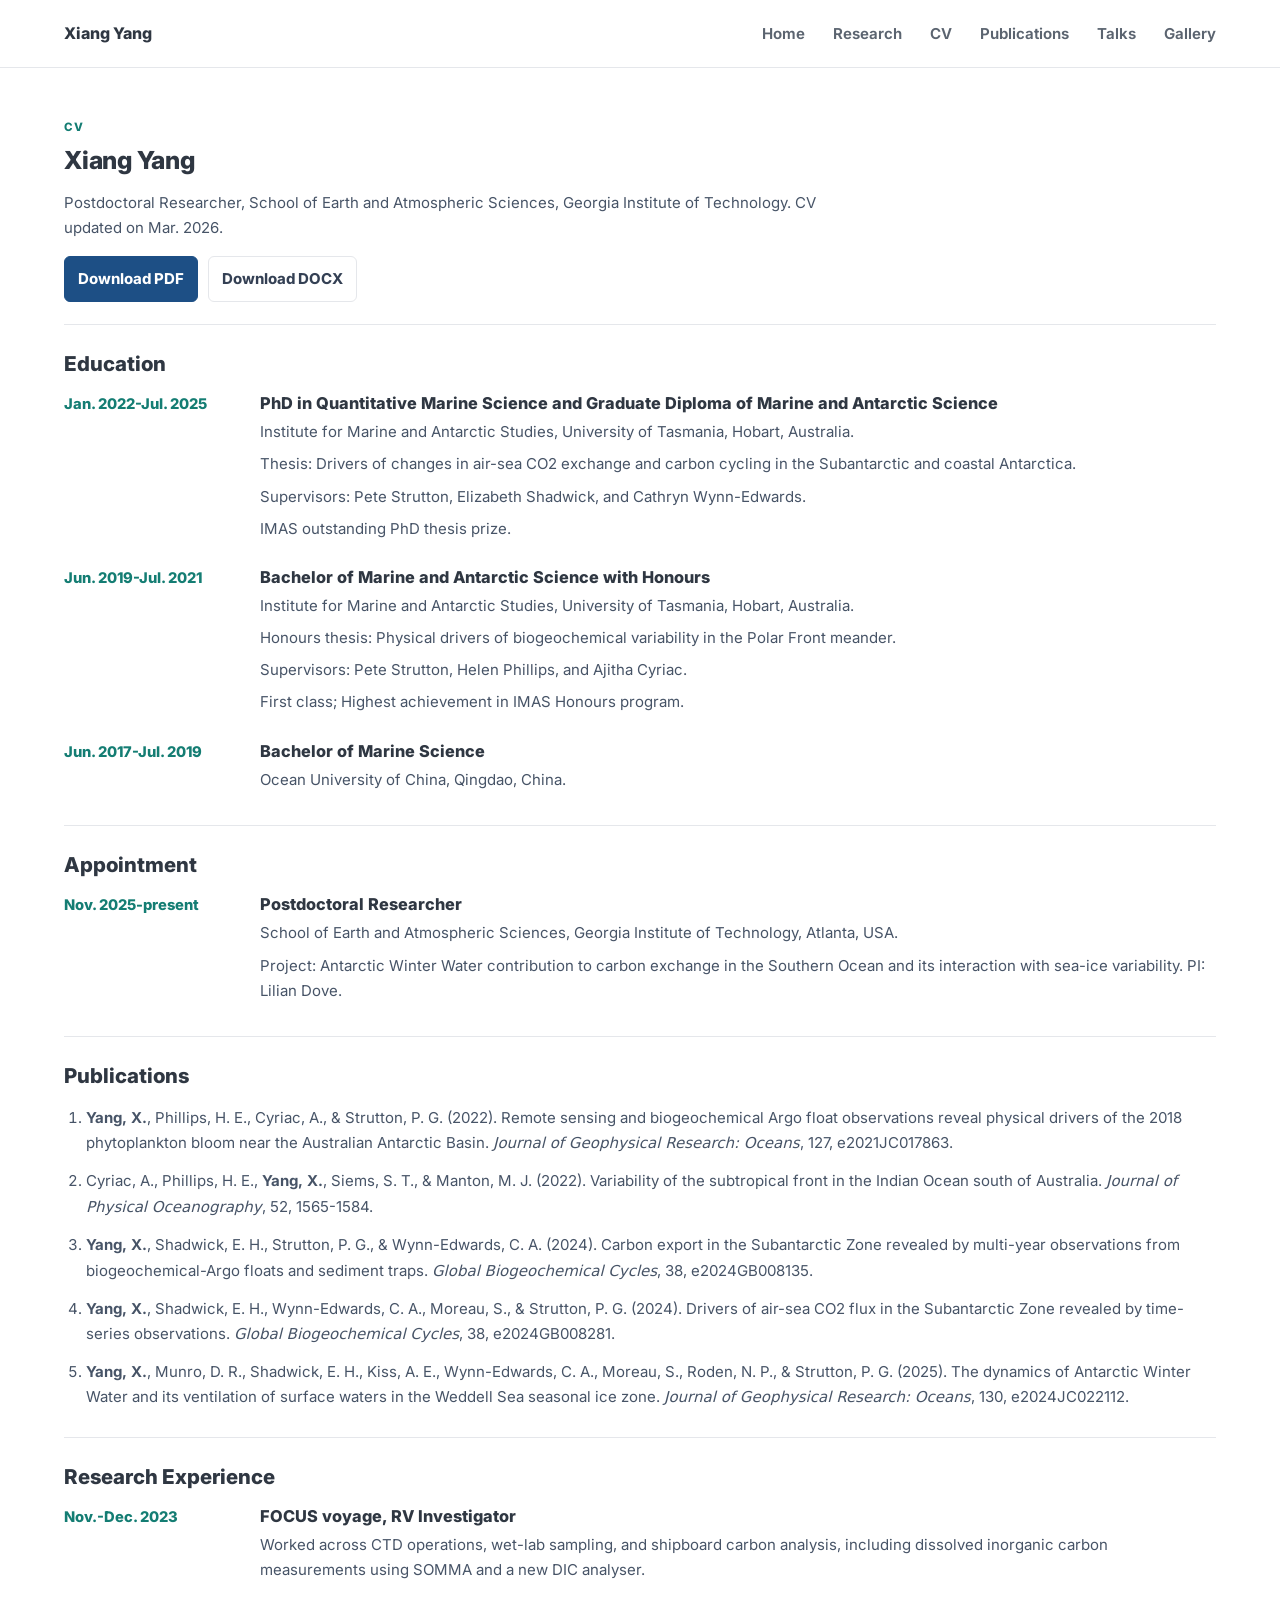
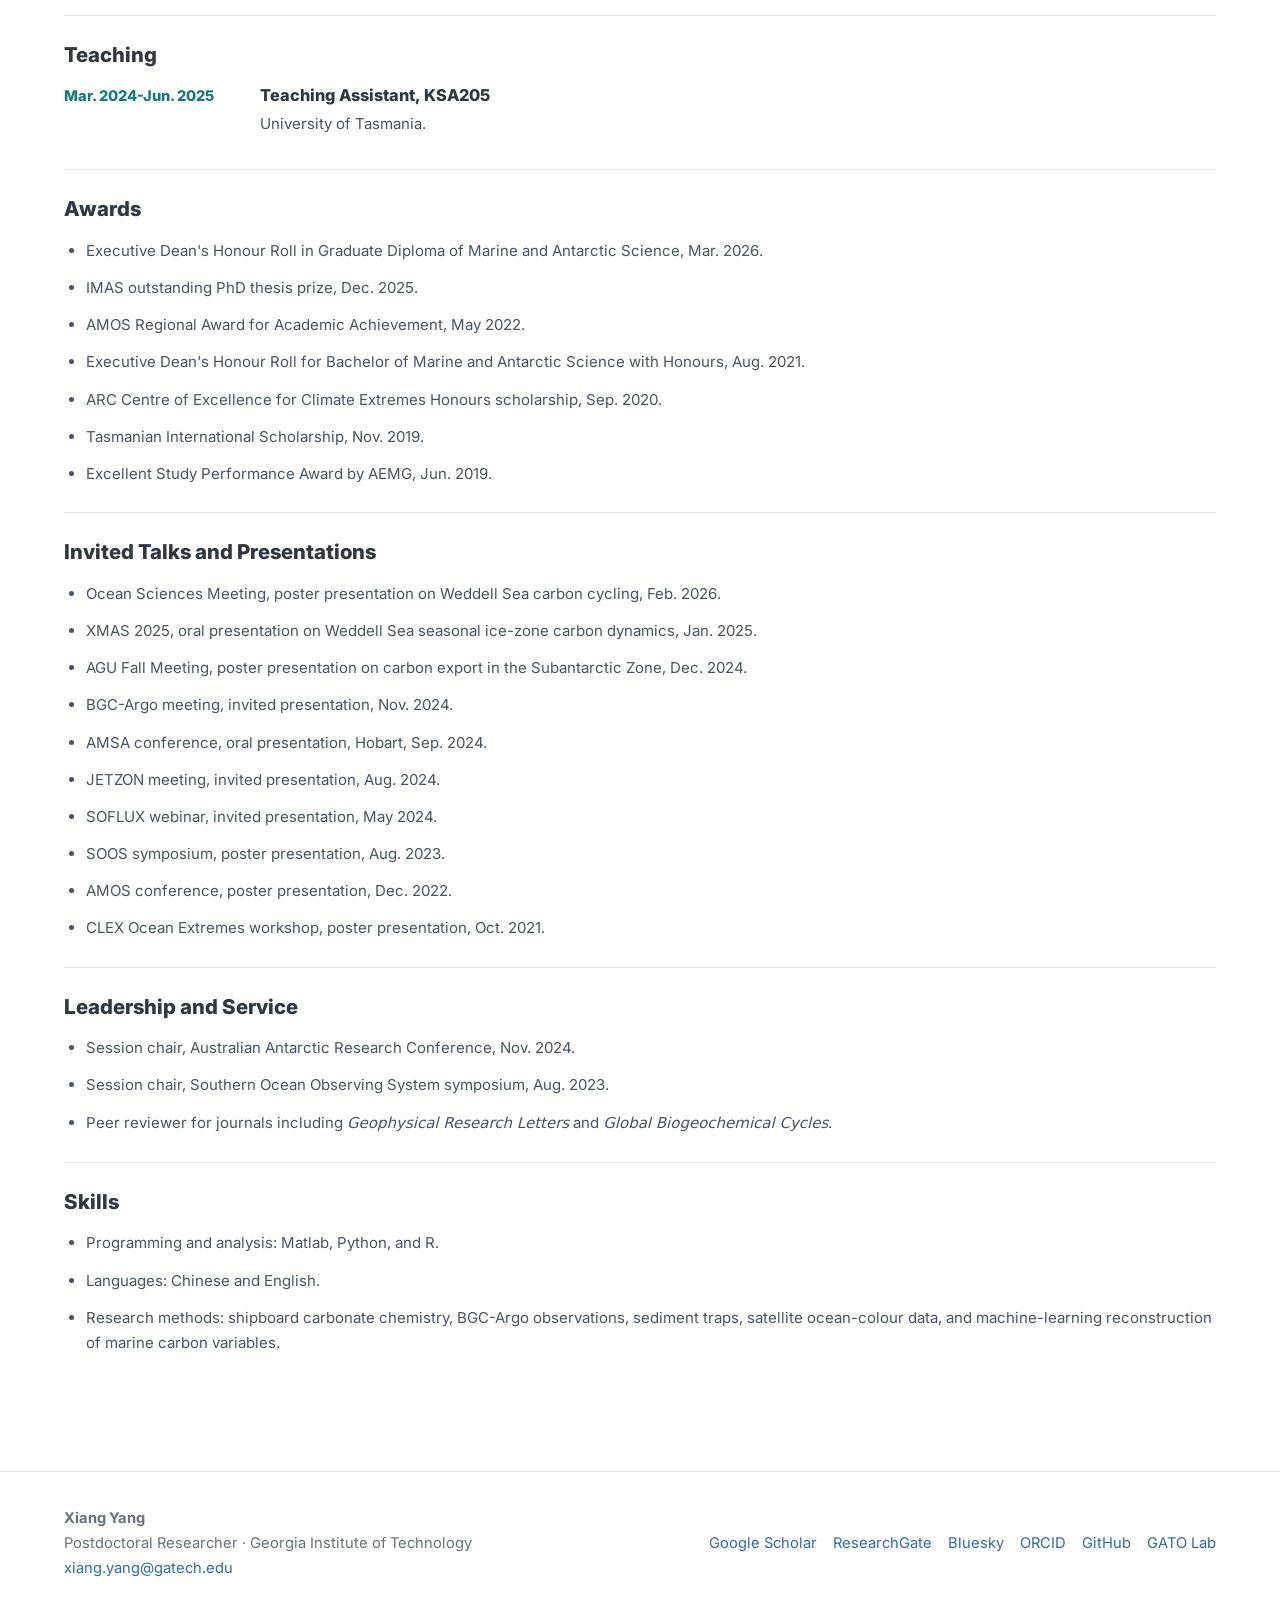
==== commit 02418638: "Update CV education section" ====
--- a/cv.html
+++ b/cv.html
@@ -32,18 +32,6 @@
   </div>
 
   <section class="cv-section">
-    <h2>Appointment</h2>
-    <div class="cv-item">
-      <div class="cv-date">Nov. 2025-present</div>
-      <div class="cv-body">
-        <h3>Postdoctoral Researcher</h3>
-        <p>School of Earth and Atmospheric Sciences, Georgia Institute of Technology, Atlanta, USA.</p>
-        <p>Project: Antarctic Winter Water contribution to carbon exchange in the Southern Ocean and its interaction with sea-ice variability. PI: Lilian Dove.</p>
-      </div>
-    </div>
-  </section>
-
-  <section class="cv-section">
     <h2>Education</h2>
     <div class="cv-item">
       <div class="cv-date">Jan. 2022-Jul. 2025</div>
@@ -52,6 +40,7 @@
         <p>Institute for Marine and Antarctic Studies, University of Tasmania, Hobart, Australia.</p>
         <p>Thesis: Drivers of changes in air-sea CO2 exchange and carbon cycling in the Subantarctic and coastal Antarctica.</p>
         <p>Supervisors: Pete Strutton, Elizabeth Shadwick, and Cathryn Wynn-Edwards.</p>
+        <p>IMAS outstanding PhD thesis prize.</p>
       </div>
     </div>
     <div class="cv-item">
@@ -61,6 +50,7 @@
         <p>Institute for Marine and Antarctic Studies, University of Tasmania, Hobart, Australia.</p>
         <p>Honours thesis: Physical drivers of biogeochemical variability in the Polar Front meander.</p>
         <p>Supervisors: Pete Strutton, Helen Phillips, and Ajitha Cyriac.</p>
+        <p>First class; Highest achievement in IMAS Honours program.</p>
       </div>
     </div>
     <div class="cv-item">
@@ -68,6 +58,18 @@
       <div class="cv-body">
         <h3>Bachelor of Marine Science</h3>
         <p>Ocean University of China, Qingdao, China.</p>
+      </div>
+    </div>
+  </section>
+
+  <section class="cv-section">
+    <h2>Appointment</h2>
+    <div class="cv-item">
+      <div class="cv-date">Nov. 2025-present</div>
+      <div class="cv-body">
+        <h3>Postdoctoral Researcher</h3>
+        <p>School of Earth and Atmospheric Sciences, Georgia Institute of Technology, Atlanta, USA.</p>
+        <p>Project: Antarctic Winter Water contribution to carbon exchange in the Southern Ocean and its interaction with sea-ice variability. PI: Lilian Dove.</p>
       </div>
     </div>
   </section>
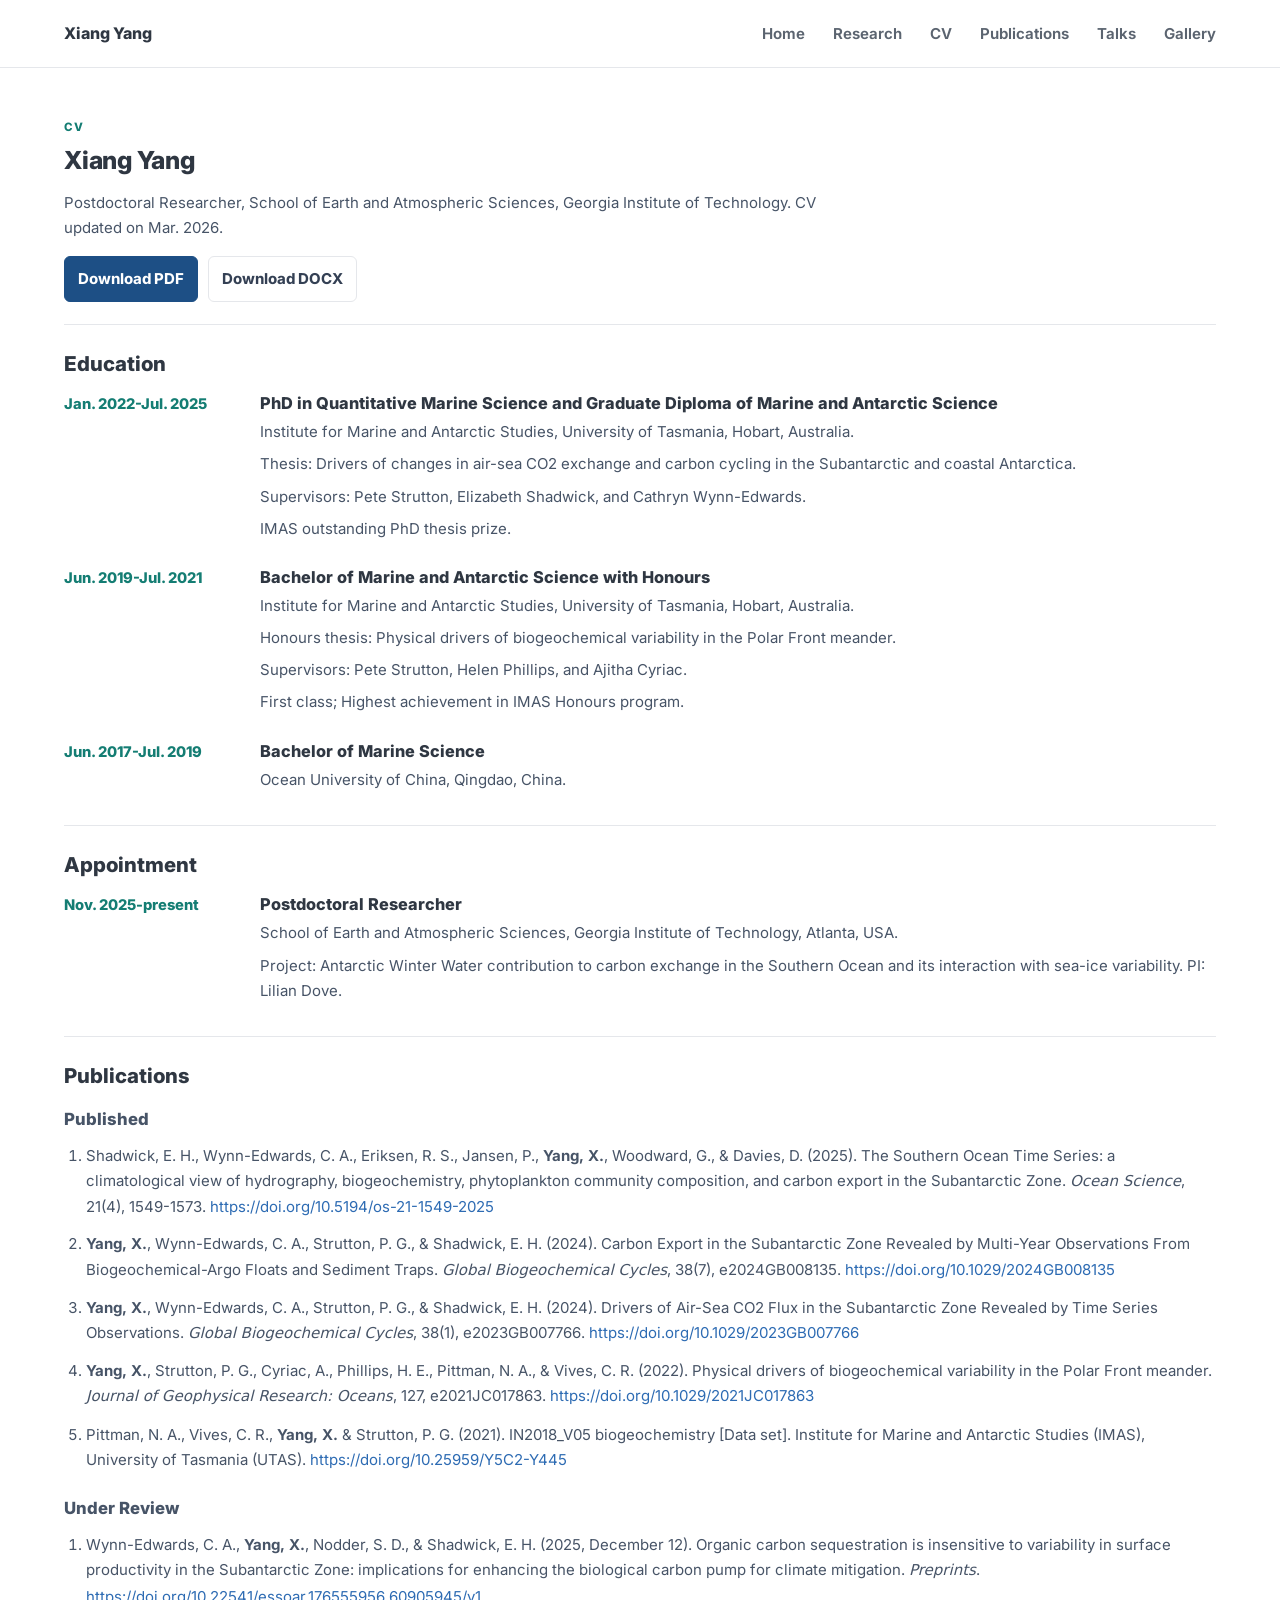
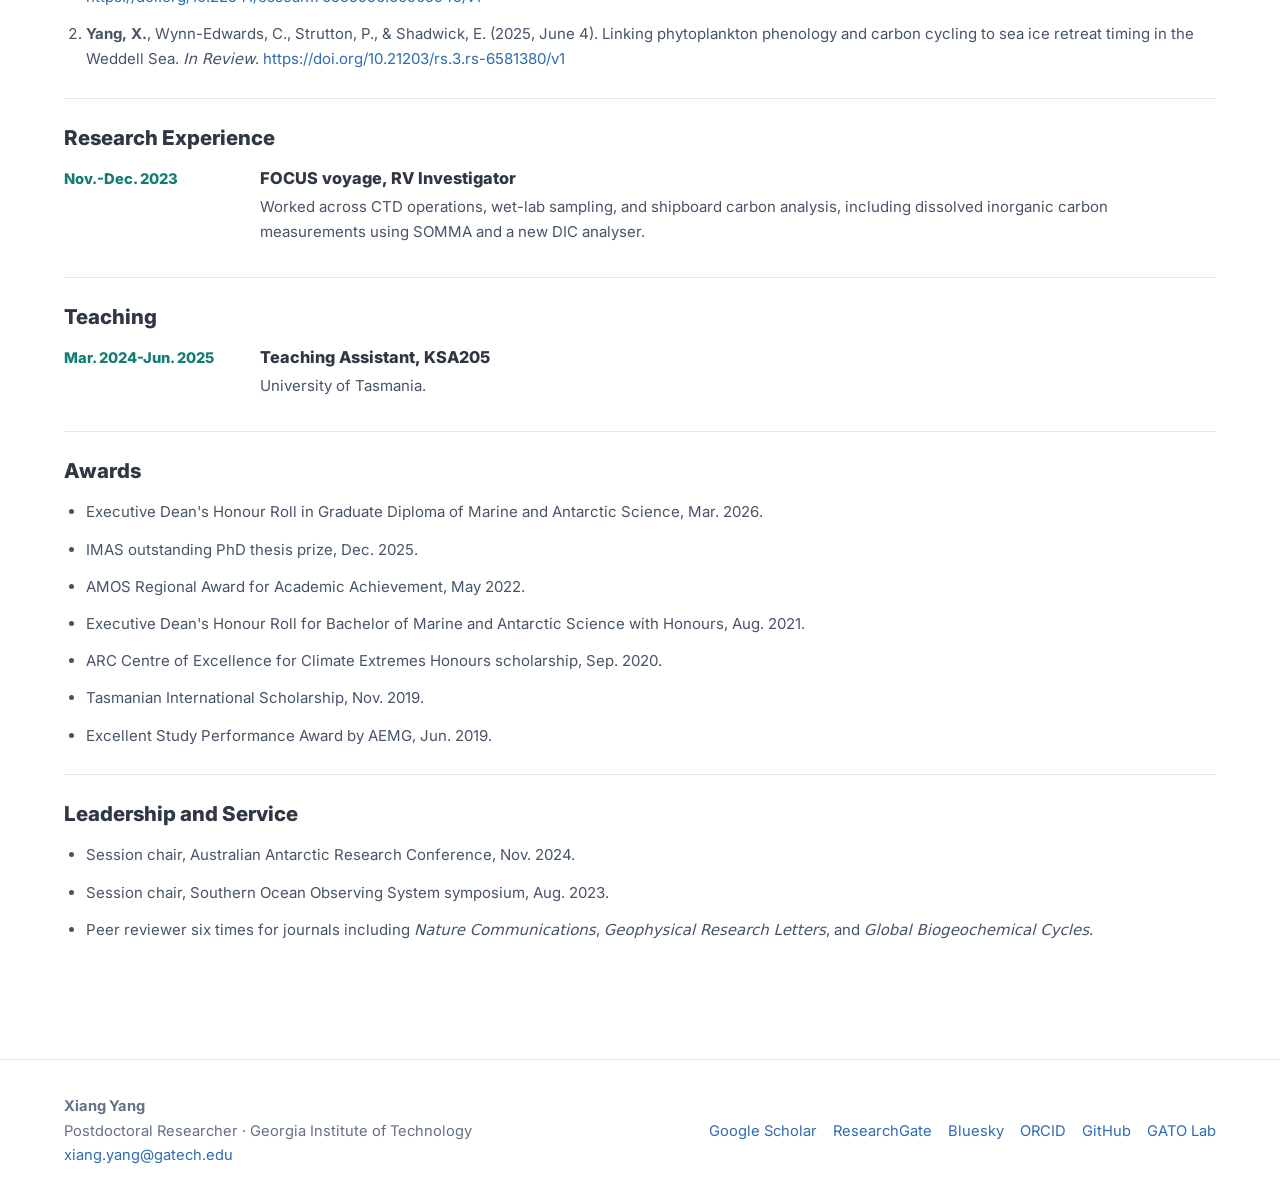
==== commit 1898853d: "Update publication lists in CV and publications page" ====
--- a/cv.html
+++ b/cv.html
@@ -76,12 +76,18 @@
 
   <section class="cv-section">
     <h2>Publications</h2>
+    <h3 class="cv-subhead">Published</h3>
     <ol class="cv-list">
-      <li><strong>Yang, X.</strong>, Phillips, H. E., Cyriac, A., & Strutton, P. G. (2022). Remote sensing and biogeochemical Argo float observations reveal physical drivers of the 2018 phytoplankton bloom near the Australian Antarctic Basin. <em>Journal of Geophysical Research: Oceans</em>, 127, e2021JC017863.</li>
-      <li>Cyriac, A., Phillips, H. E., <strong>Yang, X.</strong>, Siems, S. T., & Manton, M. J. (2022). Variability of the subtropical front in the Indian Ocean south of Australia. <em>Journal of Physical Oceanography</em>, 52, 1565-1584.</li>
-      <li><strong>Yang, X.</strong>, Shadwick, E. H., Strutton, P. G., & Wynn-Edwards, C. A. (2024). Carbon export in the Subantarctic Zone revealed by multi-year observations from biogeochemical-Argo floats and sediment traps. <em>Global Biogeochemical Cycles</em>, 38, e2024GB008135.</li>
-      <li><strong>Yang, X.</strong>, Shadwick, E. H., Wynn-Edwards, C. A., Moreau, S., & Strutton, P. G. (2024). Drivers of air-sea CO2 flux in the Subantarctic Zone revealed by time-series observations. <em>Global Biogeochemical Cycles</em>, 38, e2024GB008281.</li>
-      <li><strong>Yang, X.</strong>, Munro, D. R., Shadwick, E. H., Kiss, A. E., Wynn-Edwards, C. A., Moreau, S., Roden, N. P., & Strutton, P. G. (2025). The dynamics of Antarctic Winter Water and its ventilation of surface waters in the Weddell Sea seasonal ice zone. <em>Journal of Geophysical Research: Oceans</em>, 130, e2024JC022112.</li>
+      <li>Shadwick, E. H., Wynn-Edwards, C. A., Eriksen, R. S., Jansen, P., <strong>Yang, X.</strong>, Woodward, G., & Davies, D. (2025). The Southern Ocean Time Series: a climatological view of hydrography, biogeochemistry, phytoplankton community composition, and carbon export in the Subantarctic Zone. <em>Ocean Science</em>, 21(4), 1549-1573. <a href="https://doi.org/10.5194/os-21-1549-2025">https://doi.org/10.5194/os-21-1549-2025</a></li>
+      <li><strong>Yang, X.</strong>, Wynn-Edwards, C. A., Strutton, P. G., & Shadwick, E. H. (2024). Carbon Export in the Subantarctic Zone Revealed by Multi-Year Observations From Biogeochemical-Argo Floats and Sediment Traps. <em>Global Biogeochemical Cycles</em>, 38(7), e2024GB008135. <a href="https://doi.org/10.1029/2024GB008135">https://doi.org/10.1029/2024GB008135</a></li>
+      <li><strong>Yang, X.</strong>, Wynn-Edwards, C. A., Strutton, P. G., & Shadwick, E. H. (2024). Drivers of Air-Sea CO2 Flux in the Subantarctic Zone Revealed by Time Series Observations. <em>Global Biogeochemical Cycles</em>, 38(1), e2023GB007766. <a href="https://doi.org/10.1029/2023GB007766">https://doi.org/10.1029/2023GB007766</a></li>
+      <li><strong>Yang, X.</strong>, Strutton, P. G., Cyriac, A., Phillips, H. E., Pittman, N. A., & Vives, C. R. (2022). Physical drivers of biogeochemical variability in the Polar Front meander. <em>Journal of Geophysical Research: Oceans</em>, 127, e2021JC017863. <a href="https://doi.org/10.1029/2021JC017863">https://doi.org/10.1029/2021JC017863</a></li>
+      <li>Pittman, N. A., Vives, C. R., <strong>Yang, X.</strong> & Strutton, P. G. (2021). IN2018_V05 biogeochemistry [Data set]. Institute for Marine and Antarctic Studies (IMAS), University of Tasmania (UTAS). <a href="https://doi.org/10.25959/Y5C2-Y445">https://doi.org/10.25959/Y5C2-Y445</a></li>
+    </ol>
+    <h3 class="cv-subhead">Under Review</h3>
+    <ol class="cv-list">
+      <li>Wynn-Edwards, C. A., <strong>Yang, X.</strong>, Nodder, S. D., & Shadwick, E. H. (2025, December 12). Organic carbon sequestration is insensitive to variability in surface productivity in the Subantarctic Zone: implications for enhancing the biological carbon pump for climate mitigation. <em>Preprints</em>. <a href="https://doi.org/10.22541/essoar.176555956.60905945/v1">https://doi.org/10.22541/essoar.176555956.60905945/v1</a></li>
+      <li><strong>Yang, X.</strong>, Wynn-Edwards, C., Strutton, P., & Shadwick, E. (2025, June 4). Linking phytoplankton phenology and carbon cycling to sea ice retreat timing in the Weddell Sea. <em>In Review</em>. <a href="https://doi.org/10.21203/rs.3.rs-6581380/v1">https://doi.org/10.21203/rs.3.rs-6581380/v1</a></li>
     </ol>
   </section>
 
@@ -121,36 +127,11 @@
   </section>
 
   <section class="cv-section">
-    <h2>Invited Talks and Presentations</h2>
-    <ul class="cv-list">
-      <li>Ocean Sciences Meeting, poster presentation on Weddell Sea carbon cycling, Feb. 2026.</li>
-      <li>XMAS 2025, oral presentation on Weddell Sea seasonal ice-zone carbon dynamics, Jan. 2025.</li>
-      <li>AGU Fall Meeting, poster presentation on carbon export in the Subantarctic Zone, Dec. 2024.</li>
-      <li>BGC-Argo meeting, invited presentation, Nov. 2024.</li>
-      <li>AMSA conference, oral presentation, Hobart, Sep. 2024.</li>
-      <li>JETZON meeting, invited presentation, Aug. 2024.</li>
-      <li>SOFLUX webinar, invited presentation, May 2024.</li>
-      <li>SOOS symposium, poster presentation, Aug. 2023.</li>
-      <li>AMOS conference, poster presentation, Dec. 2022.</li>
-      <li>CLEX Ocean Extremes workshop, poster presentation, Oct. 2021.</li>
-    </ul>
-  </section>
-
-  <section class="cv-section">
     <h2>Leadership and Service</h2>
     <ul class="cv-list">
       <li>Session chair, Australian Antarctic Research Conference, Nov. 2024.</li>
       <li>Session chair, Southern Ocean Observing System symposium, Aug. 2023.</li>
-      <li>Peer reviewer for journals including <em>Geophysical Research Letters</em> and <em>Global Biogeochemical Cycles</em>.</li>
-    </ul>
-  </section>
-
-  <section class="cv-section">
-    <h2>Skills</h2>
-    <ul class="cv-list">
-      <li>Programming and analysis: Matlab, Python, and R.</li>
-      <li>Languages: Chinese and English.</li>
-      <li>Research methods: shipboard carbonate chemistry, BGC-Argo observations, sediment traps, satellite ocean-colour data, and machine-learning reconstruction of marine carbon variables.</li>
+      <li>Peer reviewer six times for journals including <em>Nature Communications</em>, <em>Geophysical Research Letters</em>, and <em>Global Biogeochemical Cycles</em>.</li>
     </ul>
   </section>
 </main>
--- a/assets/css/style.css
+++ b/assets/css/style.css
@@ -84,6 +84,18 @@
 .timeline-entry span{display:block;color:var(--teal);font-weight:800;font-size:.85rem}
 .timeline-entry h2{font-size:1.1rem;margin:4px 0 6px}
 .timeline-entry p{margin:0;color:var(--muted);max-width:850px}
+.talks-page{max-width:1060px}
+.talks-profile{display:flex;align-items:center;gap:16px;margin-bottom:18px}
+.talks-profile img{width:48px;height:48px;border-radius:50%;object-fit:cover}
+.talks-profile strong{display:block;font-size:1rem;line-height:1.2}
+.talks-profile span{display:block;color:#475467;font-size:.92rem;line-height:1.3}
+.talks-title{font-size:1.65rem;line-height:1.25;margin:0 0 40px;font-weight:800}
+.talk-year{margin:0 0 30px}
+.talk-year h2{font-size:1.08rem;margin:0 0 12px;font-weight:800;color:#475467}
+.talk-year ul{margin:0;padding-left:34px}
+.talk-year li{margin:0 0 22px;color:#3f4751;font-size:1rem;line-height:1.55}
+.talk-year li strong{font-weight:800;color:#3f4751}
+.talk-year li a{overflow-wrap:anywhere}
 .pub-list{background:transparent;border:0;border-radius:0;padding:0;box-shadow:none}
 .pub-list h2{font-size:1.25rem;margin:28px 0 8px}
 .pub-item{display:grid;grid-template-columns:70px 1fr;gap:18px;border-top:1px solid var(--line);padding:18px 0}
@@ -99,6 +111,8 @@
 .cv-date{color:var(--teal);font-weight:800;font-size:.92rem}
 .cv-body h3{font-size:1.02rem;line-height:1.35;margin:0 0 5px;font-weight:800;color:var(--ink)}
 .cv-body p{margin:0 0 7px;color:#475467}
+.cv-subhead{font-size:1.05rem;margin:4px 0 10px;font-weight:800;color:#475467}
+.cv-subhead:not(:first-of-type){margin-top:22px}
 .cv-list{margin:0;padding-left:22px;color:#475467}
 .cv-list li{margin:0 0 12px}
 .cv-list li:last-child{margin-bottom:0}
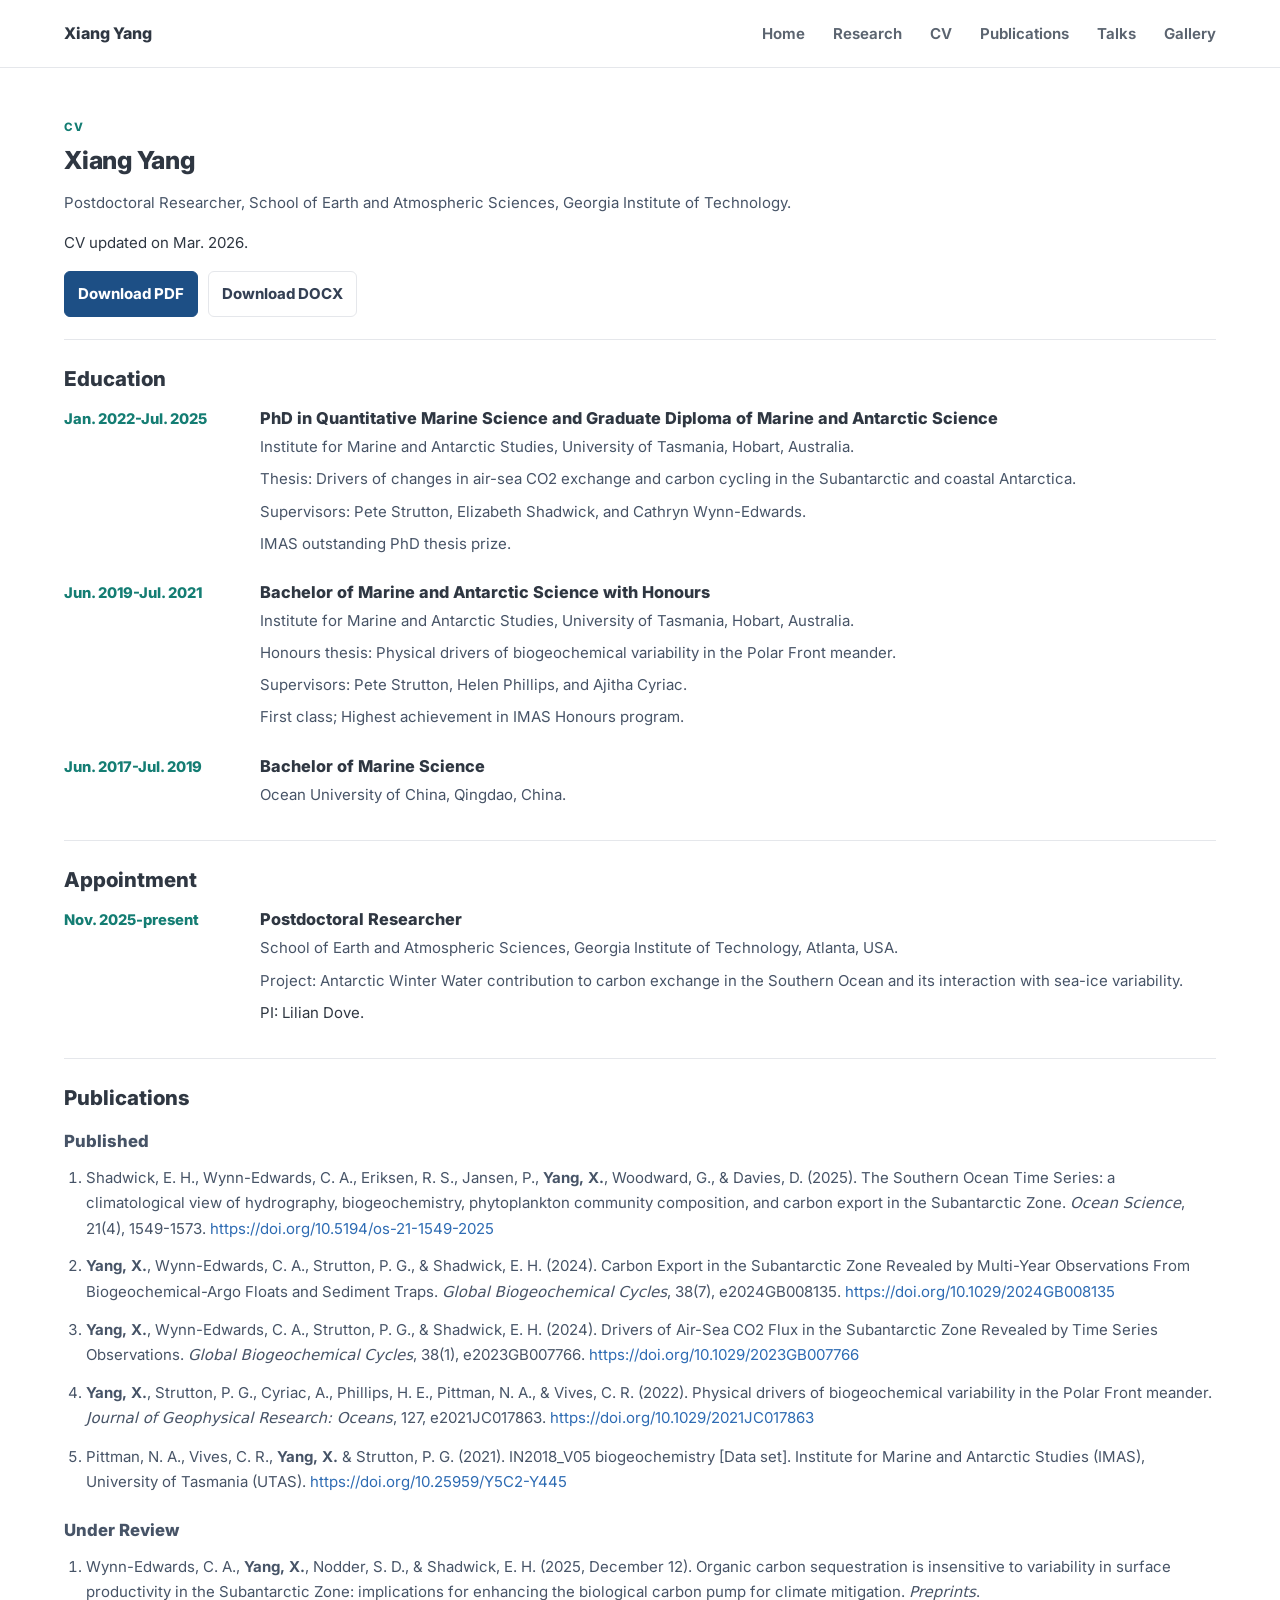
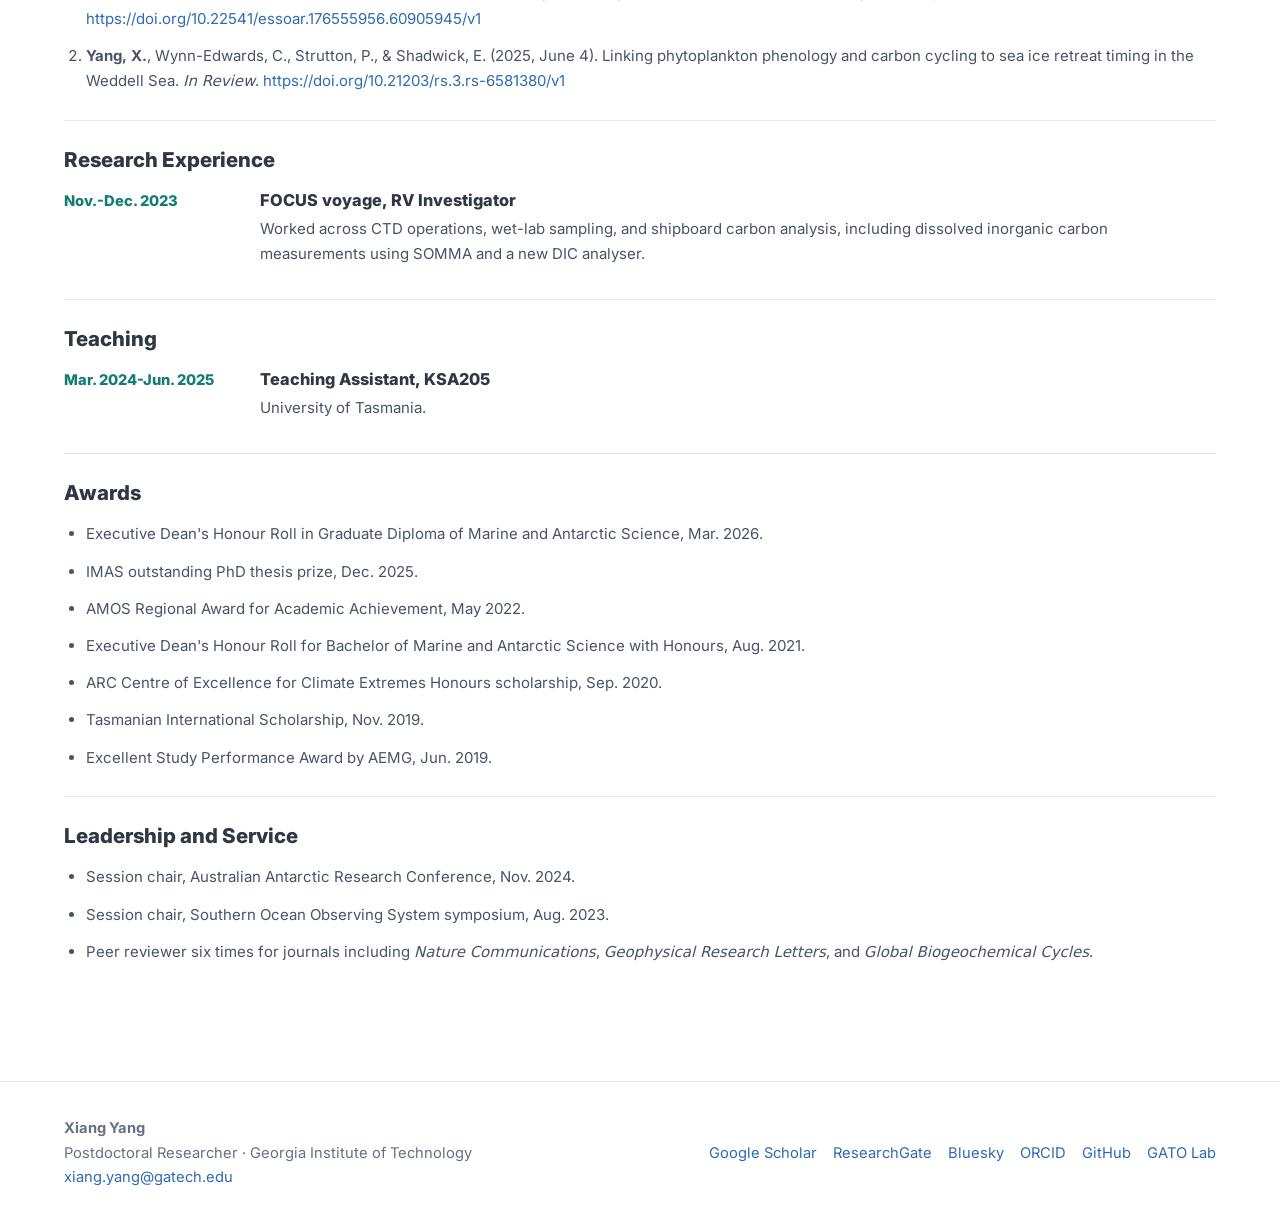
==== commit 9e142960: "Update cv.html" ====
--- a/cv.html
+++ b/cv.html
@@ -27,7 +27,8 @@
   <div class="page-heading compact">
     <p class="kicker">CV</p>
     <h1>Xiang Yang</h1>
-    <p class="cv-note">Postdoctoral Researcher, School of Earth and Atmospheric Sciences, Georgia Institute of Technology. CV updated on Mar. 2026.</p>
+    <p class="cv-note">Postdoctoral Researcher, School of Earth and Atmospheric Sciences, Georgia Institute of Technology.</p> 
+      </p> CV updated on Mar. 2026.</p>
     <div class="cv-downloads"><a class="button" href="files/Xiang_YANG_CV.pdf">Download PDF</a><a class="button ghost" href="files/Xiang_YANG_CV.docx">Download DOCX</a></div>
   </div>
 
@@ -69,7 +70,8 @@
       <div class="cv-body">
         <h3>Postdoctoral Researcher</h3>
         <p>School of Earth and Atmospheric Sciences, Georgia Institute of Technology, Atlanta, USA.</p>
-        <p>Project: Antarctic Winter Water contribution to carbon exchange in the Southern Ocean and its interaction with sea-ice variability. PI: Lilian Dove.</p>
+        <p>Project: Antarctic Winter Water contribution to carbon exchange in the Southern Ocean and its interaction with sea-ice variability.</p> 
+        </p>PI: Lilian Dove.</p>
       </div>
     </div>
   </section>
